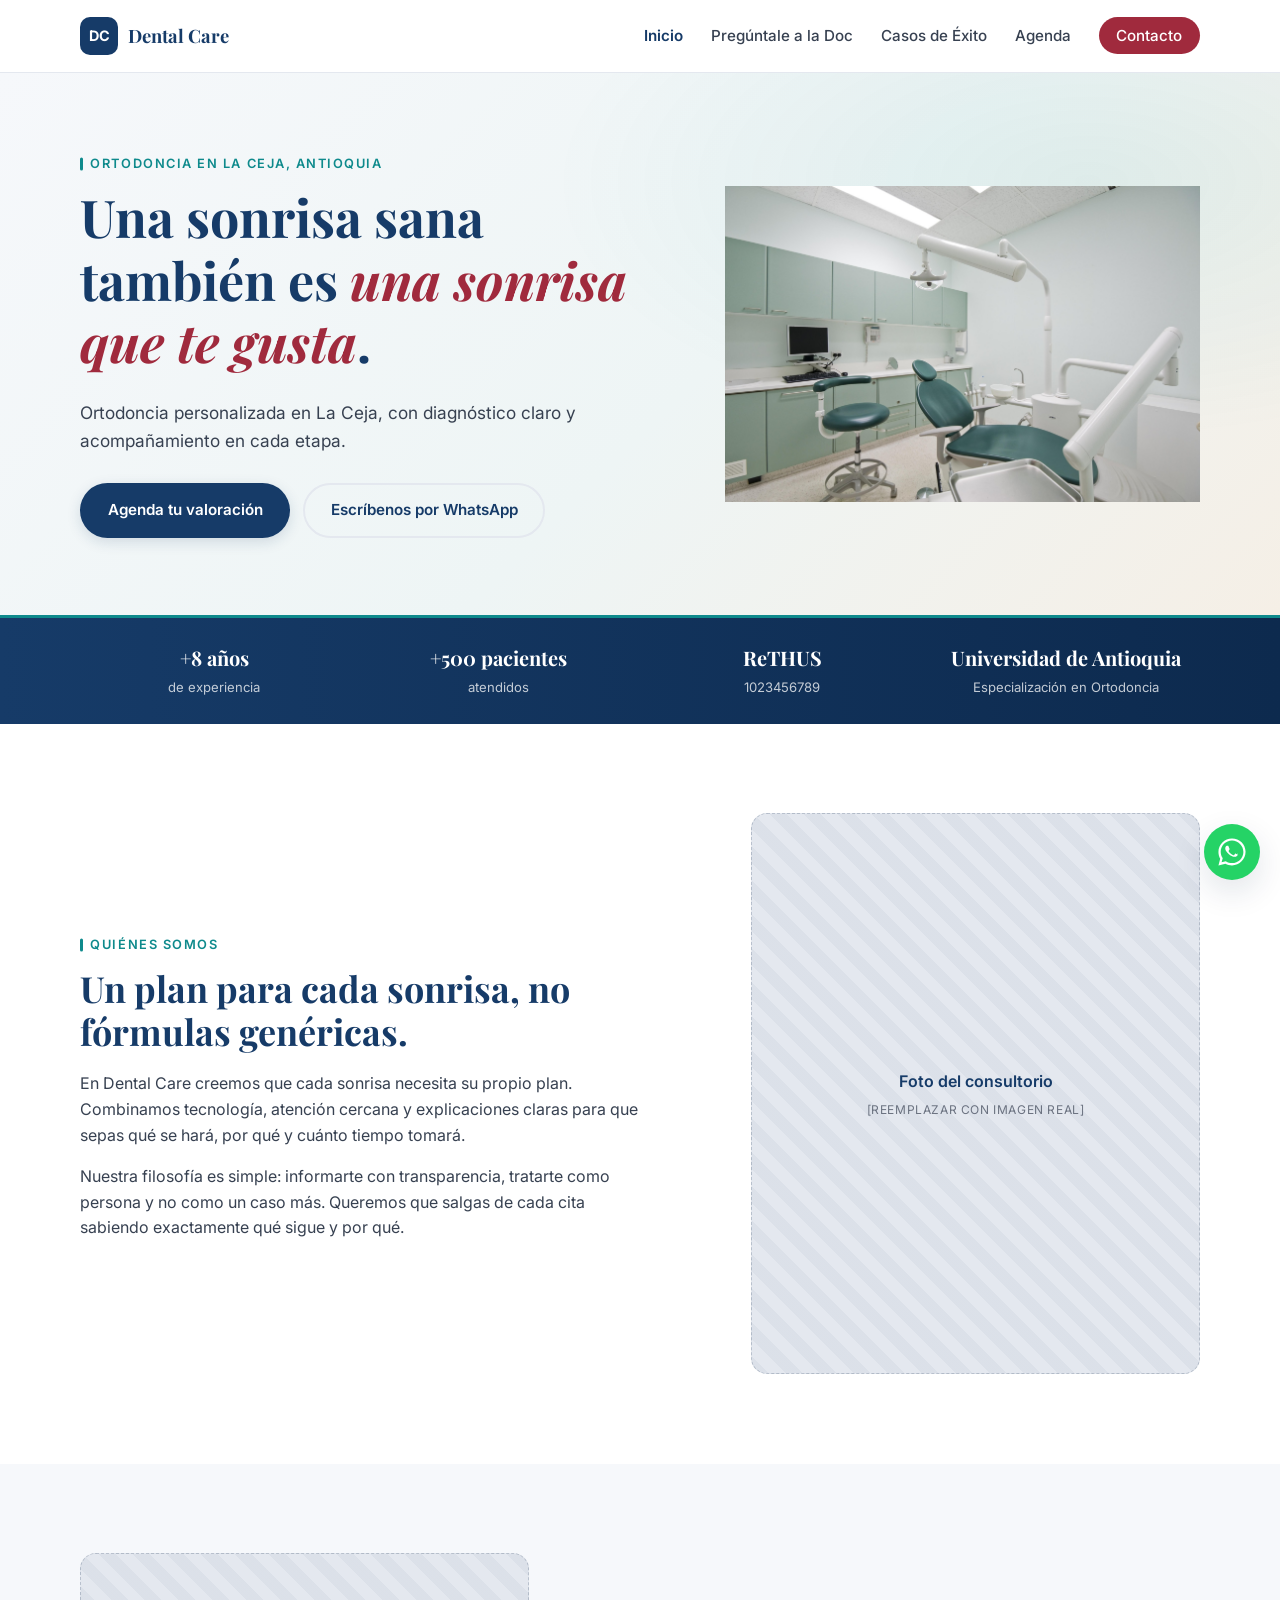
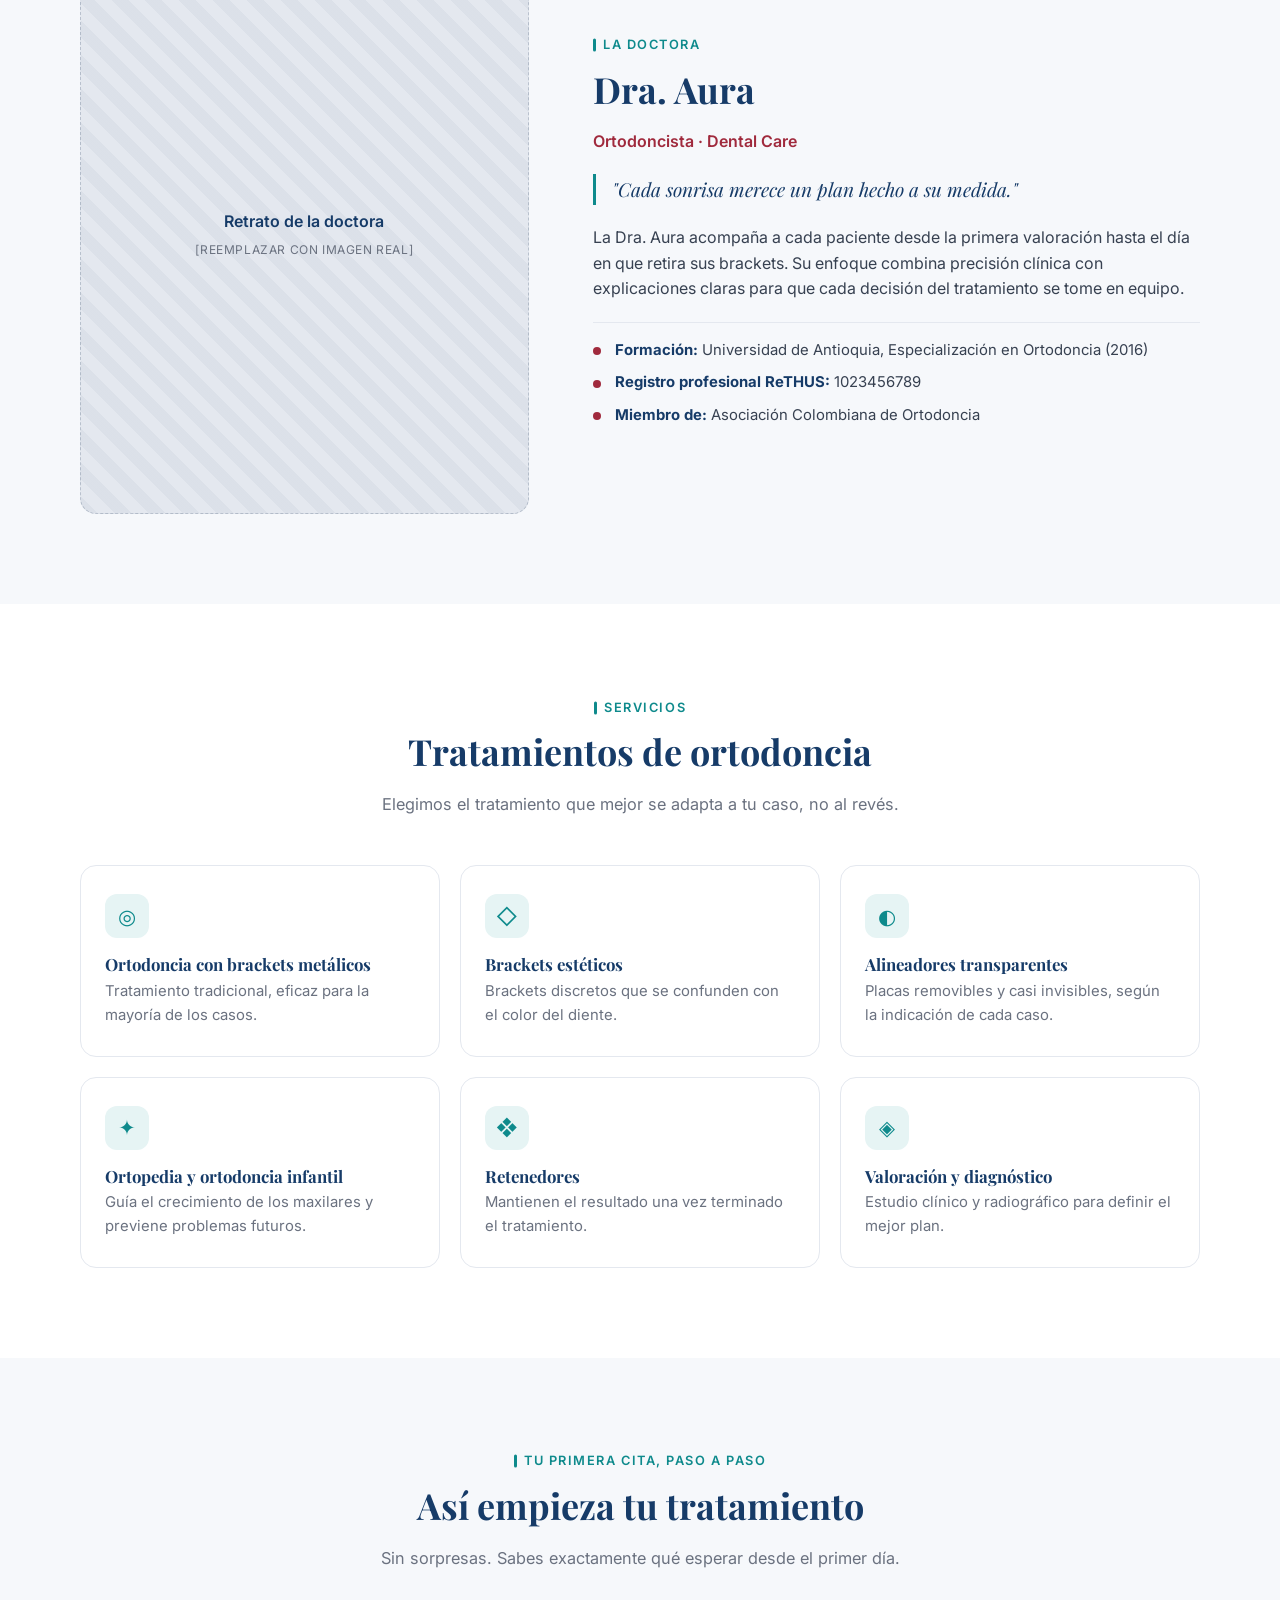
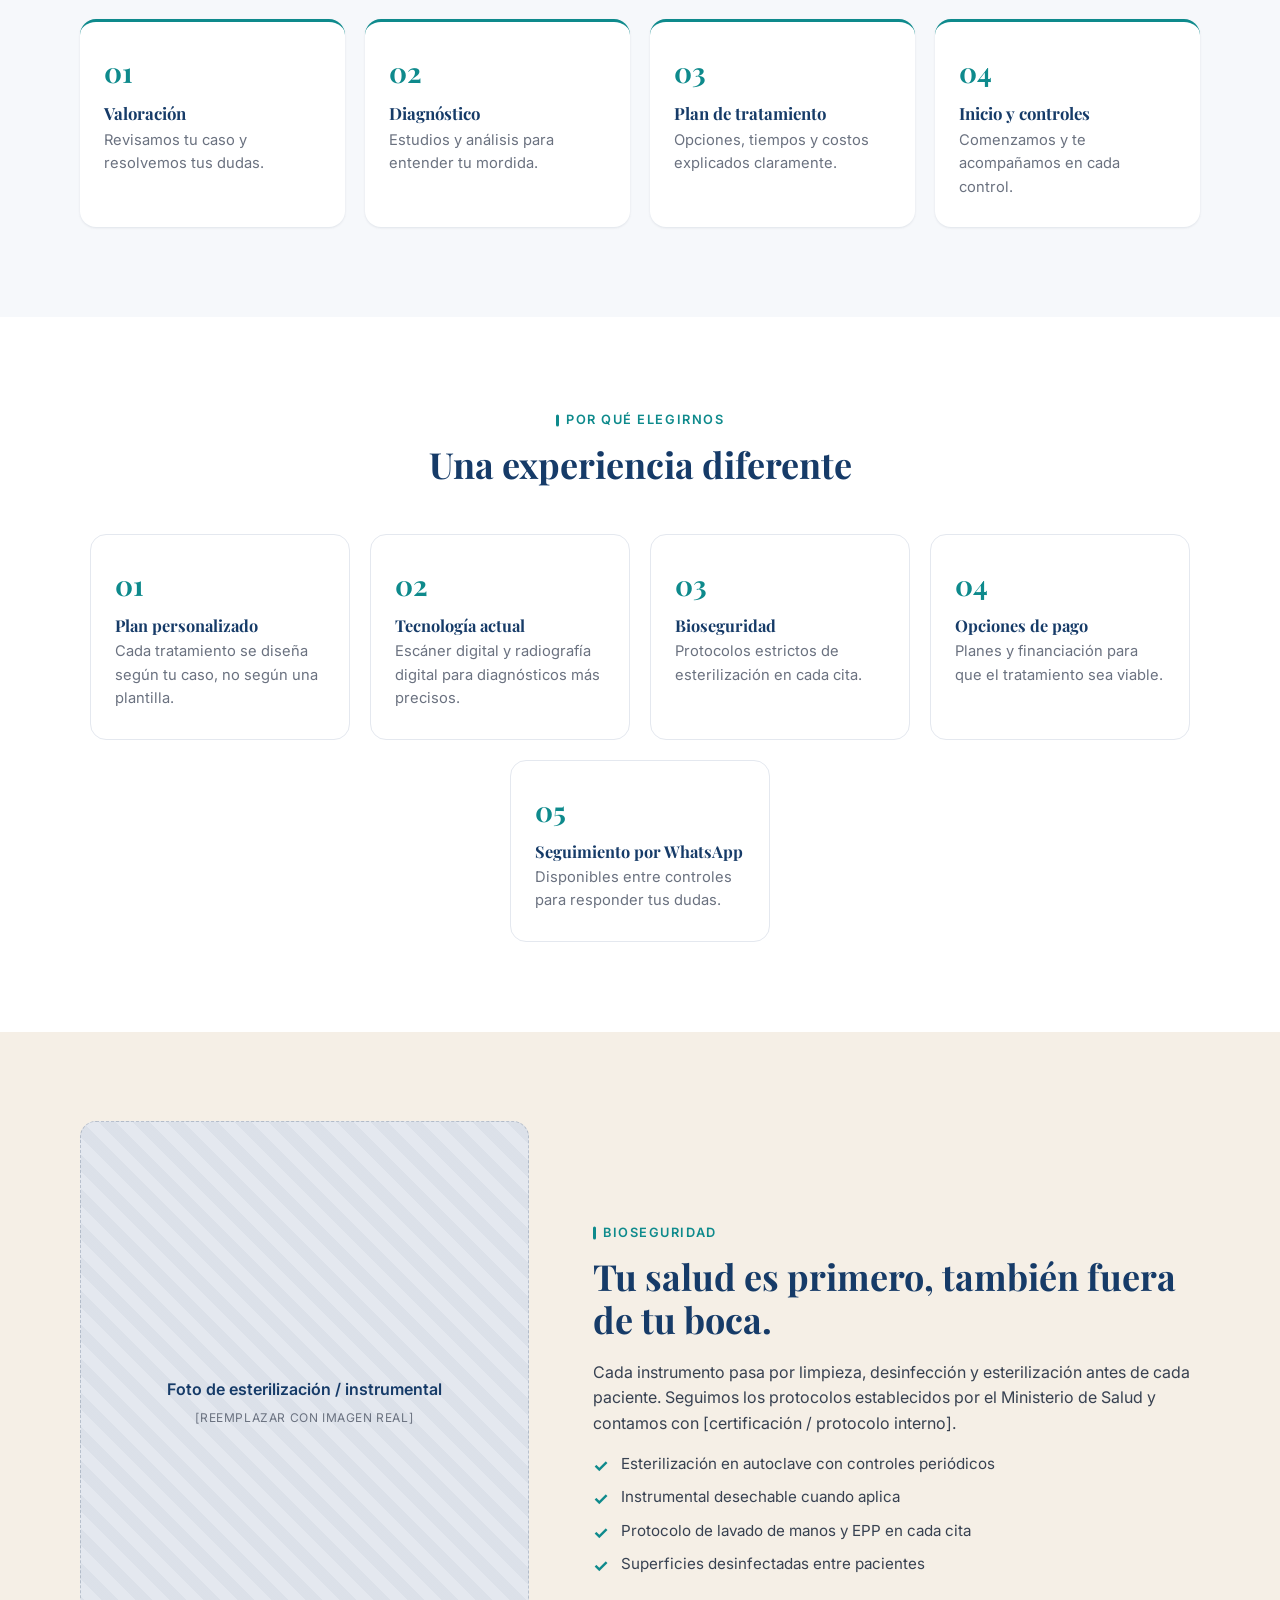
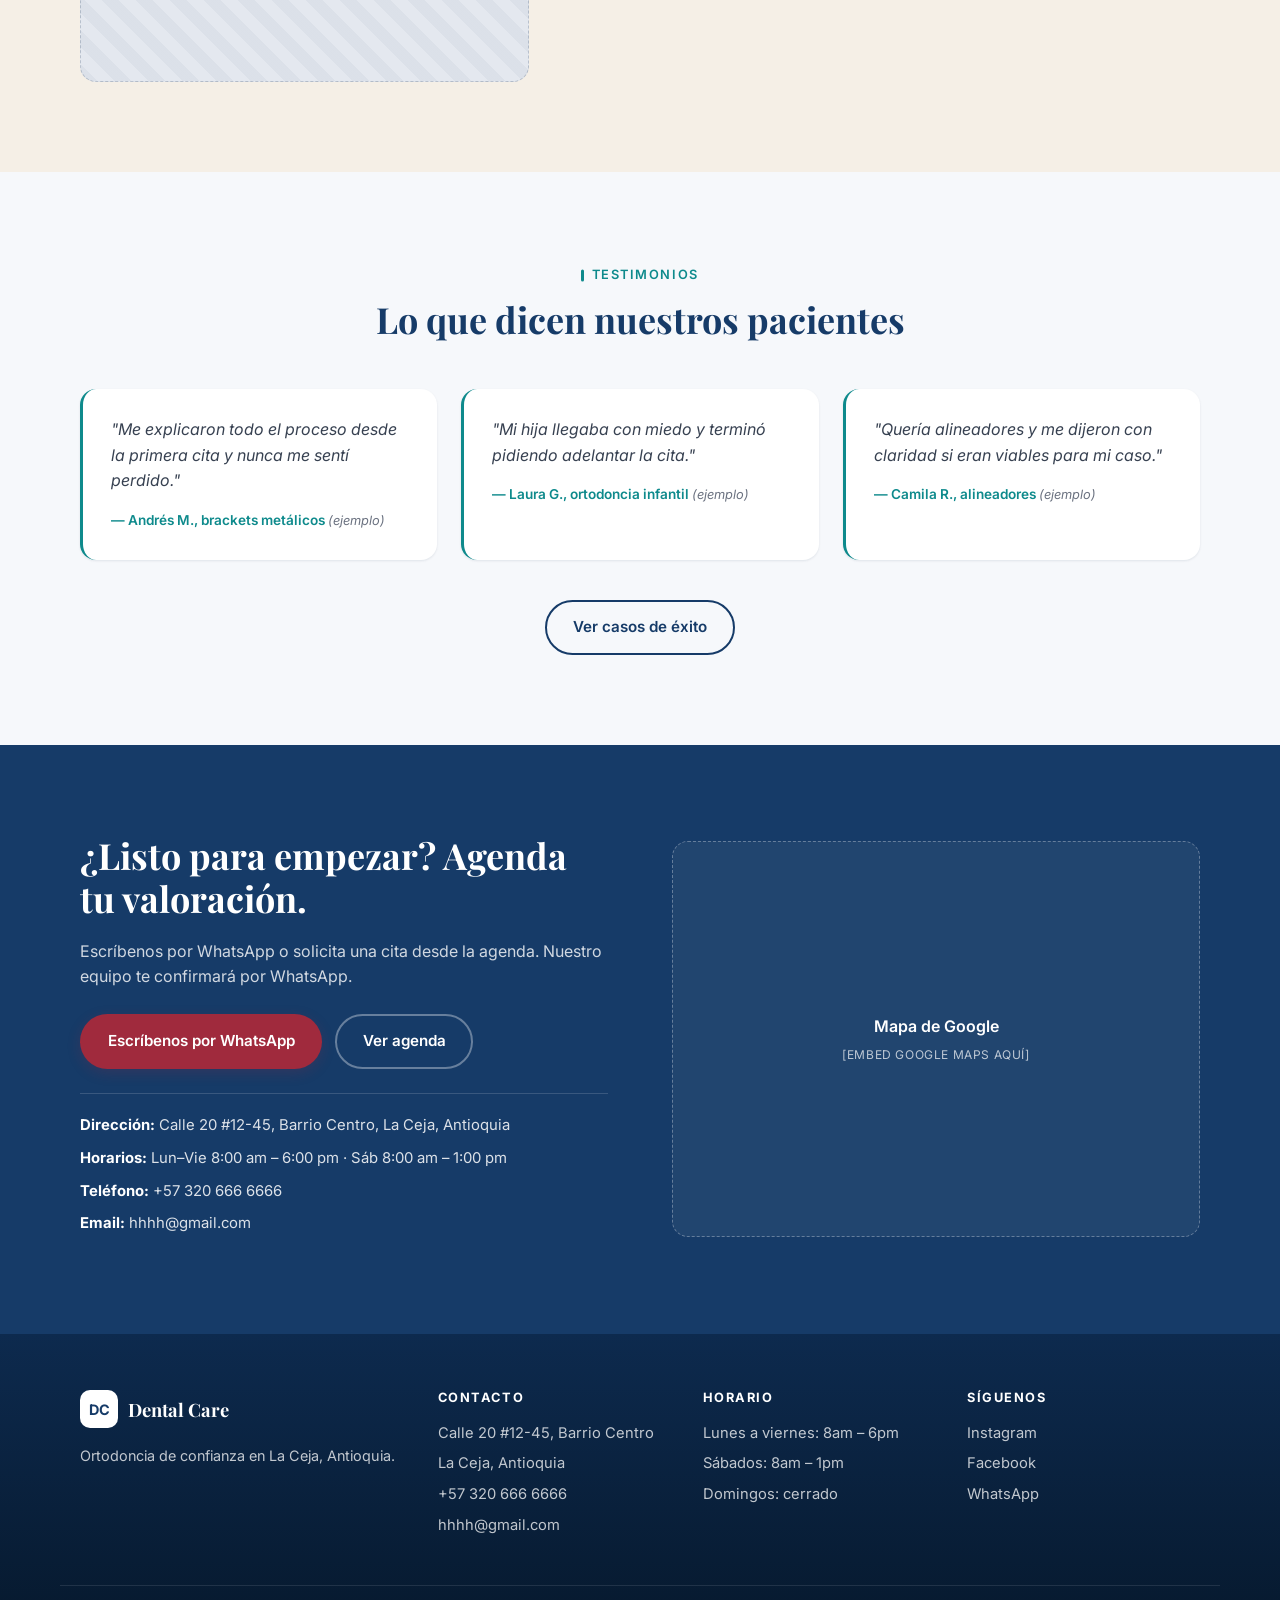
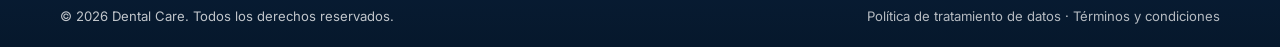
==== index.html @ c11f8890 "Add files via upload" ====
<!DOCTYPE html>
<html lang="es">
<head>
  <meta charset="UTF-8" />
  <meta name="viewport" content="width=device-width, initial-scale=1.0" />
  <title>Dental Care | Ortodoncia en La Ceja, Antioquia</title>
  <meta name="description" content="Ortodoncia personalizada, brackets y alineadores en La Ceja, Antioquia. Diagnóstico claro y acompañamiento en cada etapa. Agenda tu valoración en Dental Care." />
  <link rel="preconnect" href="https://fonts.googleapis.com" />
  <link rel="preconnect" href="https://fonts.gstatic.com" crossorigin />
  <link href="https://fonts.googleapis.com/css2?family=Inter:wght@400;500;600;700&family=Playfair+Display:ital,wght@0,600;0,700;1,600&display=swap" rel="stylesheet" />
  <link rel="stylesheet" href="styles.css" />
</head>
<body>

  <!-- ============ HEADER ============ -->
  <header class="site-header">
    <div class="container header-inner">
      <a href="index.html" class="logo" aria-label="Dental Care - Inicio">
        <span class="logo-mark">DC</span>
        <span class="logo-text">Dental Care</span>
      </a>

      <button class="nav-toggle" aria-label="Abrir menú" aria-expanded="false" aria-controls="main-nav">
        <span></span><span></span><span></span>
      </button>

      <nav id="main-nav" class="main-nav" aria-label="Navegación principal">
        <ul>
          <li><a href="index.html" class="active">Inicio</a></li>
          <li><a href="FAQ.html">Pregúntale a la Doc</a></li>
          <li><a href="casos.html">Casos de Éxito</a></li>
          <li><a href="agenda.html">Agenda</a></li>
          <li><a href="#contacto" class="nav-cta">Contacto</a></li>
        </ul>
      </nav>
    </div>
  </header>

  <!-- ============ HERO ============ -->
  <section class="hero">
    <div class="container hero-inner">
      <div class="hero-content">
        <p class="eyebrow">Ortodoncia en La Ceja, Antioquia</p>
        <h1>Una sonrisa sana también es <em>una sonrisa que te gusta</em>.</h1>
        <p class="hero-sub">
          Ortodoncia personalizada en La Ceja, con diagnóstico claro y
          acompañamiento en cada etapa.
        </p>
        <div class="hero-actions">
          <a href="agenda.html" class="btn btn-primary">Agenda tu valoración</a>
          <a href="https://wa.me/573206666666?text=Hola%2C%20quisiera%20agendar%20una%20valoraci%C3%B3n%20en%20Dental%20Care." class="btn btn-ghost" target="_blank" rel="noopener">Escríbenos por WhatsApp</a>
        </div>
      </div>
      <div class="hero-media">
<img src="images/hero.jpg" alt="Dra. Carolina Restrepo" class="media-img">    </div>
  </section>

  <!-- ============ TRUST BAR ============ -->
  <section class="trust-bar" aria-label="Credenciales">
    <div class="container trust-inner">
      <div class="trust-item"><strong>+8 años</strong><span>de experiencia</span></div>
      <div class="trust-item"><strong>+500 pacientes</strong><span>atendidos</span></div>
      <div class="trust-item"><strong>ReTHUS</strong><span>1023456789</span></div>
      <div class="trust-item"><strong>Universidad de Antioquia</strong><span>Especialización en Ortodoncia</span></div>
    </div>
  </section>

  <!-- ============ QUIÉNES SOMOS ============ -->
  <section class="section philosophy">
    <div class="container philosophy-inner">
      <div class="philosophy-content">
        <p class="eyebrow">Quiénes somos</p>
        <h2>Un plan para cada sonrisa, no fórmulas genéricas.</h2>
        <p>
          En Dental Care creemos que cada sonrisa necesita su propio plan.
          Combinamos tecnología, atención cercana y explicaciones claras para
          que sepas qué se hará, por qué y cuánto tiempo tomará.
        </p>
        <p>
          Nuestra filosofía es simple: informarte con transparencia, tratarte
          como persona y no como un caso más. Queremos que salgas de cada cita
          sabiendo exactamente qué sigue y por qué.
        </p>
      </div>
      <div class="philosophy-media">
        <div class="media-placeholder">
          <span>Foto del consultorio</span>
          <small>[REEMPLAZAR CON IMAGEN REAL]</small>
        </div>
      </div>
    </div>
  </section>

  <!-- ============ LA DOCTORA ============ -->
  <section class="section about">
    <div class="container about-inner">
      <div class="about-media">
        <div class="media-placeholder">
          <span>Retrato de la doctora</span>
          <small>[REEMPLAZAR CON IMAGEN REAL]</small>
        </div>
      </div>
      <div class="about-content">
        <p class="eyebrow">La doctora</p>
        <h2>Dra. Aura</h2>
        <p class="about-role">Ortodoncista · Dental Care</p>
        <p class="about-quote">
          "Cada sonrisa merece un plan hecho a su medida."
        </p>
        <p>
          La Dra. Aura acompaña a cada paciente desde la primera valoración
          hasta el día en que retira sus brackets. Su enfoque combina precisión
          clínica con explicaciones claras para que cada decisión del tratamiento
          se tome en equipo.
        </p>
        <ul class="about-list">
          <li><strong>Formación:</strong> Universidad de Antioquia, Especialización en Ortodoncia (2016)</li>
          <li><strong>Registro profesional ReTHUS:</strong> 1023456789</li>
          <li><strong>Miembro de:</strong> Asociación Colombiana de Ortodoncia</li>
        </ul>
      </div>
    </div>
  </section>

  <!-- ============ SERVICIOS ============ -->
  <section id="servicios" class="section services">
    <div class="container">
      <header class="section-head">
        <p class="eyebrow">Servicios</p>
        <h2>Tratamientos de ortodoncia</h2>
        <p class="section-sub">Elegimos el tratamiento que mejor se adapta a tu caso, no al revés.</p>
      </header>

      <div class="services-grid">
        <article class="service-card">
          <div class="service-icon" aria-hidden="true">◎</div>
          <h3>Ortodoncia con brackets metálicos</h3>
          <p>Tratamiento tradicional, eficaz para la mayoría de los casos.</p>
        </article>
        <article class="service-card">
          <div class="service-icon" aria-hidden="true">◇</div>
          <h3>Brackets estéticos</h3>
          <p>Brackets discretos que se confunden con el color del diente.</p>
        </article>
        <article class="service-card">
          <div class="service-icon" aria-hidden="true">◐</div>
          <h3>Alineadores transparentes</h3>
          <p>Placas removibles y casi invisibles, según la indicación de cada caso.</p>
        </article>
        <article class="service-card">
          <div class="service-icon" aria-hidden="true">✦</div>
          <h3>Ortopedia y ortodoncia infantil</h3>
          <p>Guía el crecimiento de los maxilares y previene problemas futuros.</p>
        </article>
        <article class="service-card">
          <div class="service-icon" aria-hidden="true">❖</div>
          <h3>Retenedores</h3>
          <p>Mantienen el resultado una vez terminado el tratamiento.</p>
        </article>
        <article class="service-card">
          <div class="service-icon" aria-hidden="true">◈</div>
          <h3>Valoración y diagnóstico</h3>
          <p>Estudio clínico y radiográfico para definir el mejor plan.</p>
        </article>
      </div>
    </div>
  </section>

  <!-- ============ TU PRIMERA CITA, PASO A PASO ============ -->
  <section class="section process">
    <div class="container">
      <header class="section-head">
        <p class="eyebrow">Tu primera cita, paso a paso</p>
        <h2>Así empieza tu tratamiento</h2>
        <p class="section-sub">Sin sorpresas. Sabes exactamente qué esperar desde el primer día.</p>
      </header>

      <ol class="process-steps">
        <li class="process-step">
          <span class="step-number">01</span>
          <h3>Valoración</h3>
          <p>Revisamos tu caso y resolvemos tus dudas.</p>
        </li>
        <li class="process-step">
          <span class="step-number">02</span>
          <h3>Diagnóstico</h3>
          <p>Estudios y análisis para entender tu mordida.</p>
        </li>
        <li class="process-step">
          <span class="step-number">03</span>
          <h3>Plan de tratamiento</h3>
          <p>Opciones, tiempos y costos explicados claramente.</p>
        </li>
        <li class="process-step">
          <span class="step-number">04</span>
          <h3>Inicio y controles</h3>
          <p>Comenzamos y te acompañamos en cada control.</p>
        </li>
      </ol>
    </div>
  </section>

  <!-- ============ POR QUÉ ELEGIRNOS ============ -->
  <section class="section why">
    <div class="container">
      <header class="section-head">
        <p class="eyebrow">Por qué elegirnos</p>
        <h2>Una experiencia diferente</h2>
      </header>

      <div class="why-grid why-grid-5">
        <div class="why-card">
          <span class="why-number">01</span>
          <h3>Plan personalizado</h3>
          <p>Cada tratamiento se diseña según tu caso, no según una plantilla.</p>
        </div>
        <div class="why-card">
          <span class="why-number">02</span>
          <h3>Tecnología actual</h3>
          <p>Escáner digital y radiografía digital para diagnósticos más precisos.</p>
        </div>
        <div class="why-card">
          <span class="why-number">03</span>
          <h3>Bioseguridad</h3>
          <p>Protocolos estrictos de esterilización en cada cita.</p>
        </div>
        <div class="why-card">
          <span class="why-number">04</span>
          <h3>Opciones de pago</h3>
          <p>Planes y financiación para que el tratamiento sea viable.</p>
        </div>
        <div class="why-card">
          <span class="why-number">05</span>
          <h3>Seguimiento por WhatsApp</h3>
          <p>Disponibles entre controles para responder tus dudas.</p>
        </div>
      </div>
    </div>
  </section>

  <!-- ============ BIOSEGURIDAD ============ -->
  <section class="section bioseguridad">
    <div class="container bioseguridad-inner">
      <div class="bioseguridad-media">
        <div class="media-placeholder">
          <span>Foto de esterilización / instrumental</span>
          <small>[REEMPLAZAR CON IMAGEN REAL]</small>
        </div>
      </div>
      <div class="bioseguridad-content">
        <p class="eyebrow">Bioseguridad</p>
        <h2>Tu salud es primero, también fuera de tu boca.</h2>
        <p>
          Cada instrumento pasa por limpieza, desinfección y esterilización
          antes de cada paciente. Seguimos los protocolos establecidos por el
          Ministerio de Salud y contamos con [certificación / protocolo interno].
        </p>
        <ul class="bioseguridad-list">
          <li>Esterilización en autoclave con controles periódicos</li>
          <li>Instrumental desechable cuando aplica</li>
          <li>Protocolo de lavado de manos y EPP en cada cita</li>
          <li>Superficies desinfectadas entre pacientes</li>
        </ul>
      </div>
    </div>
  </section>

  <!-- ============ TESTIMONIOS TEASER ============ -->
  <section class="section testimonials">
    <div class="container">
      <header class="section-head">
        <p class="eyebrow">Testimonios</p>
        <h2>Lo que dicen nuestros pacientes</h2>
      </header>

      <div class="testimonials-grid">
        <blockquote class="testimonial">
          <p>"Me explicaron todo el proceso desde la primera cita y nunca me sentí perdido."</p>
          <footer>— Andrés M., brackets metálicos <em>(ejemplo)</em></footer>
        </blockquote>
        <blockquote class="testimonial">
          <p>"Mi hija llegaba con miedo y terminó pidiendo adelantar la cita."</p>
          <footer>— Laura G., ortodoncia infantil <em>(ejemplo)</em></footer>
        </blockquote>
        <blockquote class="testimonial">
          <p>"Quería alineadores y me dijeron con claridad si eran viables para mi caso."</p>
          <footer>— Camila R., alineadores <em>(ejemplo)</em></footer>
        </blockquote>
      </div>

      <div class="center">
        <a href="casos.html" class="btn btn-outline">Ver casos de éxito</a>
      </div>
    </div>
  </section>

  <!-- ============ CTA FINAL + MAPA ============ -->
  <section id="contacto" class="section final-cta">
    <div class="container">
      <div class="final-cta-inner">
        <div class="final-cta-text">
          <h2>¿Listo para empezar? Agenda tu valoración.</h2>
          <p>Escríbenos por WhatsApp o solicita una cita desde la agenda. Nuestro equipo te confirmará por WhatsApp.</p>
          <div class="hero-actions">
            <a href="https://wa.me/573206666666?text=Hola%2C%20quisiera%20agendar%20una%20valoraci%C3%B3n%20en%20Dental%20Care." class="btn btn-vinotinto" target="_blank" rel="noopener">Escríbenos por WhatsApp</a>
            <a href="agenda.html" class="btn btn-ghost btn-ghost-light">Ver agenda</a>
          </div>
          <ul class="contact-list">
            <li><strong>Dirección:</strong> Calle 20 #12-45, Barrio Centro, La Ceja, Antioquia</li>
            <li><strong>Horarios:</strong> Lun–Vie 8:00 am – 6:00 pm · Sáb 8:00 am – 1:00 pm</li>
            <li><strong>Teléfono:</strong> <a href="tel:+573206666666">+57 320 666 6666</a></li>
            <li><strong>Email:</strong> <a href="mailto:hhhh@gmail.com">hhhh@gmail.com</a></li>
          </ul>
        </div>
        <div class="map-placeholder">
          <span>Mapa de Google</span>
          <small>[EMBED GOOGLE MAPS AQUÍ]</small>
        </div>
      </div>
    </div>
  </section>

  <!-- ============ FOOTER ============ -->
  <footer class="site-footer">
    <div class="container footer-grid">
      <div>
        <a href="index.html" class="logo logo-light">
          <span class="logo-mark">DC</span>
          <span class="logo-text">Dental Care</span>
        </a>
        <p class="footer-desc">Ortodoncia de confianza en La Ceja, Antioquia.</p>
      </div>

      <div>
        <h4>Contacto</h4>
        <ul class="footer-list">
          <li>Calle 20 #12-45, Barrio Centro</li>
          <li>La Ceja, Antioquia</li>
          <li><a href="tel:+573206666666">+57 320 666 6666</a></li>
          <li><a href="mailto:hhhh@gmail.com">hhhh@gmail.com</a></li>
        </ul>
      </div>

      <div>
        <h4>Horario</h4>
        <ul class="footer-list">
          <li>Lunes a viernes: 8am – 6pm</li>
          <li>Sábados: 8am – 1pm</li>
          <li>Domingos: cerrado</li>
        </ul>
      </div>

      <div>
        <h4>Síguenos</h4>
        <ul class="footer-list">
          <li><a href="https://instagram.com/dentalcare.laceja" target="_blank" rel="noopener">Instagram</a></li>
          <li><a href="https://facebook.com/dentalcare.laceja" target="_blank" rel="noopener">Facebook</a></li>
          <li><a href="https://wa.me/573206666666" target="_blank" rel="noopener">WhatsApp</a></li>
        </ul>
      </div>
    </div>

    <div class="container footer-bottom">
      <p>© <span id="year"></span> Dental Care. Todos los derechos reservados.</p>
      <p>
        <a href="privacidad.html">Política de tratamiento de datos</a> ·
        <a href="terminos.html">Términos y condiciones</a>
      </p>
    </div>
  </footer>

  <!-- ============ WHATSAPP FLOATING ============ -->
  <a href="https://wa.me/573206666666?text=Hola%2C%20quisiera%20agendar%20una%20valoraci%C3%B3n%20en%20Dental%20Care."
     class="whatsapp-float" aria-label="Escríbenos por WhatsApp" target="_blank" rel="noopener">
    <svg viewBox="0 0 32 32" width="28" height="28" aria-hidden="true">
      <path fill="currentColor" d="M16 .5C7.4.5.5 7.4.5 16c0 2.8.7 5.4 2 7.7L.5 31.5l8-2.1c2.2 1.2 4.8 1.9 7.5 1.9 8.6 0 15.5-6.9 15.5-15.5S24.6.5 16 .5zm0 28.2c-2.4 0-4.7-.6-6.7-1.8l-.5-.3-4.7 1.2 1.3-4.6-.3-.5c-1.3-2.1-2-4.5-2-7 0-7.1 5.8-12.9 12.9-12.9S29 8.9 29 16s-5.8 12.7-13 12.7zm7.1-9.5c-.4-.2-2.3-1.1-2.6-1.3-.4-.1-.6-.2-.9.2-.3.4-1 1.3-1.2 1.5-.2.2-.4.3-.8.1-.4-.2-1.7-.6-3.2-2-1.2-1-2-2.3-2.2-2.7-.2-.4 0-.6.2-.8.2-.2.4-.4.5-.7.2-.2.2-.4.3-.6.1-.2 0-.4 0-.6-.1-.2-.9-2.1-1.2-2.9-.3-.7-.6-.6-.9-.6h-.7c-.2 0-.6.1-.9.4-.3.4-1.2 1.2-1.2 2.8 0 1.7 1.2 3.3 1.4 3.5.2.2 2.4 3.7 5.9 5.1.8.4 1.5.6 2 .7.8.3 1.6.2 2.2.1.7-.1 2.3-.9 2.6-1.8.3-.9.3-1.7.2-1.8-.1-.2-.4-.2-.8-.4z"/>
    </svg>
  </a>

  <script src="script.js" defer></script>
</body>
</html>
---- styles.css ----
/* ============================================================
   DENTAL CARE — styles.css
   Palette:
   --blue:      #0F2A4A   (primary)
   --blue-dark: #0A1E36
   --gray-50:   #F4F5F7
   --gray-200:  #E2E5EA
   --gray-500:  #6B7280
   --beige:     #EFE8DC
   --vinotinto: #7A1F2B
   ============================================================ */

:root {
  --blue: #0F2A4A;
  --blue-dark: #0A1E36;
  --white: #FFFFFF;
  --gray-50: #F4F5F7;
  --gray-200: #E2E5EA;
  --gray-500: #6B7280;
  --gray-700: #374151;
  --beige: #EFE8DC;
  --vinotinto: #7A1F2B;
  --vinotinto-dark: #611521;

  --font-sans: 'Inter', system-ui, -apple-system, sans-serif;
  --font-display: 'Playfair Display', Georgia, serif;

  --radius: 10px;
  --radius-lg: 16px;
  --shadow-sm: 0 1px 3px rgba(15, 42, 74, .06), 0 1px 2px rgba(15, 42, 74, .04);
  --shadow-md: 0 4px 16px rgba(15, 42, 74, .08);
  --shadow-lg: 0 12px 32px rgba(15, 42, 74, .12);

  --container: 1160px;
  --transition: .2s ease;
}

/* ---------- RESET ---------- */
*, *::before, *::after { box-sizing: border-box; }
html { scroll-behavior: smooth; }
body {
  margin: 0;
  font-family: var(--font-sans);
  font-size: 16px;
  line-height: 1.6;
  color: var(--gray-700);
  background: var(--white);
  -webkit-font-smoothing: antialiased;
}
img { max-width: 100%; display: block; }
a { color: var(--blue); text-decoration: none; transition: color var(--transition); }
a:hover { color: var(--vinotinto); }
ul { padding-left: 1.1em; }
button { font: inherit; cursor: pointer; border: 0; background: none; }

h1, h2, h3, h4 {
  font-family: var(--font-display);
  color: var(--blue);
  line-height: 1.2;
  margin: 0 0 .5em;
  font-weight: 700;
}
h1 { font-size: clamp(2rem, 4vw + 1rem, 3.25rem); }
h2 { font-size: clamp(1.5rem, 2vw + 1rem, 2.25rem); }
h3 { font-size: 1.15rem; }
p { margin: 0 0 1em; }

.container {
  max-width: var(--container);
  margin: 0 auto;
  padding: 0 1.25rem;
}
.center { text-align: center; }
.eyebrow {
  display: inline-block;
  font-family: var(--font-sans);
  font-size: .8rem;
  font-weight: 600;
  letter-spacing: .12em;
  text-transform: uppercase;
  color: var(--vinotinto);
  margin-bottom: .75rem;
}

/* ---------- BUTTONS ---------- */
.btn {
  display: inline-block;
  padding: .85rem 1.6rem;
  border-radius: 999px;
  font-weight: 600;
  font-size: .95rem;
  text-align: center;
  transition: all var(--transition);
  border: 2px solid transparent;
}
.btn-primary { background: var(--blue); color: var(--white); }
.btn-primary:hover { background: var(--blue-dark); color: var(--white); transform: translateY(-1px); box-shadow: var(--shadow-md); }
.btn-outline { border-color: var(--blue); color: var(--blue); }
.btn-outline:hover { background: var(--blue); color: var(--white); }
.btn-ghost { color: var(--blue); border-color: var(--gray-200); }
.btn-ghost:hover { border-color: var(--blue); }
.btn-ghost-light { color: var(--white); border-color: rgba(255,255,255,.35); }
.btn-ghost-light:hover { border-color: var(--white); color: var(--white); }
.btn-vinotinto { background: var(--vinotinto); color: var(--white); }
.btn-vinotinto:hover { background: var(--vinotinto-dark); color: var(--white); transform: translateY(-1px); box-shadow: var(--shadow-md); }

/* ---------- HEADER ---------- */
.site-header {
  position: sticky;
  top: 0;
  z-index: 50;
  background: rgba(255,255,255,.96);
  backdrop-filter: blur(8px);
  border-bottom: 1px solid var(--gray-200);
}
.header-inner {
  display: flex;
  align-items: center;
  justify-content: space-between;
  height: 72px;
}
.logo {
  display: inline-flex;
  align-items: center;
  gap: .6rem;
  font-family: var(--font-display);
  font-weight: 700;
  font-size: 1.15rem;
  color: var(--blue);
}
.logo:hover { color: var(--blue); }
.logo-mark {
  display: inline-grid;
  place-items: center;
  width: 38px;
  height: 38px;
  border-radius: 10px;
  background: var(--blue);
  color: var(--white);
  font-family: var(--font-sans);
  font-weight: 700;
  font-size: .9rem;
}
.logo-light .logo-text { color: var(--white); }
.logo-light .logo-mark { background: var(--white); color: var(--blue); }

.main-nav ul {
  display: flex;
  gap: 1.75rem;
  list-style: none;
  margin: 0;
  padding: 0;
  align-items: center;
}
.main-nav a { font-size: .95rem; font-weight: 500; color: var(--gray-700); }
.main-nav a.active { color: var(--blue); font-weight: 600; }
.nav-cta {
  padding: .55rem 1.1rem;
  background: var(--vinotinto);
  color: var(--white) !important;
  border-radius: 999px;
}
.nav-cta:hover { background: var(--vinotinto-dark); }

.nav-toggle { display: none; width: 40px; height: 40px; padding: 8px; border-radius: 8px; }
.nav-toggle span { display: block; height: 2px; background: var(--blue); margin: 4px 0; border-radius: 2px; transition: var(--transition); }

/* ---------- HERO ---------- */
.hero {
  background: linear-gradient(135deg, var(--gray-50) 0%, var(--beige) 100%);
  padding: clamp(3rem, 6vw, 5.5rem) 0;
}
.hero-inner {
  display: grid;
  grid-template-columns: 1.1fr .9fr;
  gap: clamp(2rem, 5vw, 4rem);
  align-items: center;
}
.hero-content h1 em { font-style: italic; color: var(--vinotinto); }
.hero-sub { font-size: 1.08rem; color: var(--gray-700); max-width: 52ch; margin-bottom: 1.75rem; }
.hero-actions { display: flex; flex-wrap: wrap; gap: .8rem; }

.media-placeholder {
  aspect-ratio: 4 / 5;
  border-radius: var(--radius-lg);
  background:
    repeating-linear-gradient(45deg, rgba(15,42,74,.04) 0 12px, transparent 12px 24px),
    var(--gray-200);
  display: grid;
  place-content: center;
  text-align: center;
  padding: 1.5rem;
  color: var(--gray-500);
  border: 1px dashed rgba(15,42,74,.2);
}
.media-placeholder span { font-weight: 600; color: var(--blue); }
.media-placeholder small { display: block; margin-top: .35rem; font-size: .75rem; letter-spacing: .05em; }

/* ---------- TRUST BAR ---------- */
.trust-bar { background: var(--blue); color: var(--white); padding: 1.5rem 0; }
.trust-inner { display: grid; grid-template-columns: repeat(4, 1fr); gap: 1rem; text-align: center; }
.trust-item strong { display: block; font-family: var(--font-display); font-size: 1.25rem; color: var(--white); }
.trust-item span { font-size: .82rem; color: rgba(255,255,255,.75); }

/* ---------- SECTIONS ---------- */
.section { padding: clamp(3.5rem, 7vw, 6rem) 0; }
.section-head { text-align: center; max-width: 640px; margin: 0 auto 3rem; }
.section-sub { color: var(--gray-500); font-size: 1.02rem; }

/* ---------- QUIÉNES SOMOS (philosophy) ---------- */
.philosophy { background: var(--white); }
.philosophy-inner {
  display: grid;
  grid-template-columns: 1.15fr .85fr;
  gap: clamp(2rem, 5vw, 4rem);
  align-items: center;
}
.philosophy-content p { max-width: 56ch; }

/* ---------- LA DOCTORA (about) ---------- */
.about { background: var(--gray-50); }
.about-inner {
  display: grid;
  grid-template-columns: .85fr 1.15fr;
  gap: clamp(2rem, 5vw, 4rem);
  align-items: center;
}
.about-role { font-weight: 600; color: var(--vinotinto); margin-bottom: 1rem; }
.about-quote {
  font-family: var(--font-display);
  font-size: 1.2rem;
  font-style: italic;
  color: var(--blue);
  border-left: 3px solid var(--vinotinto);
  padding-left: 1rem;
  margin: 1.25rem 0;
}
.about-list {
  list-style: none;
  padding: 1rem 0 0;
  margin: 1.25rem 0 0;
  border-top: 1px solid var(--gray-200);
}
.about-list li {
  position: relative;
  padding-left: 1.4rem;
  font-size: .93rem;
  color: var(--gray-700);
  margin-bottom: .55rem;
}
.about-list li::before {
  content: "";
  position: absolute;
  left: 0;
  top: .55em;
  width: 8px; height: 8px;
  border-radius: 50%;
  background: var(--vinotinto);
}
.about-list strong { color: var(--blue); }

/* ---------- SERVICIOS ---------- */
.services { background: var(--white); }
.services-grid {
  display: grid;
  grid-template-columns: repeat(auto-fit, minmax(240px, 1fr));
  gap: 1.25rem;
}
.service-card {
  padding: 1.75rem 1.5rem;
  background: var(--gray-50);
  border-radius: var(--radius-lg);
  border: 1px solid var(--gray-200);
  transition: all var(--transition);
}
.service-card:hover {
  transform: translateY(-3px);
  box-shadow: var(--shadow-md);
  border-color: transparent;
}
.service-icon {
  display: inline-grid;
  place-items: center;
  width: 44px;
  height: 44px;
  border-radius: 12px;
  background: var(--white);
  color: var(--vinotinto);
  font-size: 1.3rem;
  margin-bottom: 1rem;
  border: 1px solid var(--gray-200);
}
.service-card h3 { margin-bottom: .35rem; font-size: 1.05rem; }
.service-card p { color: var(--gray-500); font-size: .93rem; margin: 0; }

/* ---------- PROCESO (steps) ---------- */
.process { background: var(--gray-50); }
.process-steps {
  list-style: none;
  padding: 0;
  margin: 0;
  display: grid;
  grid-template-columns: repeat(4, 1fr);
  gap: 1.25rem;
  counter-reset: step;
  position: relative;
}
.process-step {
  background: var(--white);
  border-radius: var(--radius-lg);
  padding: 1.75rem 1.5rem;
  box-shadow: var(--shadow-sm);
  border-top: 3px solid var(--vinotinto);
  position: relative;
}
.step-number {
  display: block;
  font-family: var(--font-display);
  font-size: 1.75rem;
  color: var(--vinotinto);
  font-weight: 700;
  margin-bottom: .5rem;
}
.process-step h3 { font-size: 1.05rem; margin-bottom: .35rem; }
.process-step p { font-size: .92rem; color: var(--gray-500); margin: 0; }

/* ---------- POR QUÉ ---------- */
.why { background: var(--white); }
.why-grid {
  display: grid;
  grid-template-columns: repeat(auto-fit, minmax(220px, 1fr));
  gap: 1.25rem;
}
.why-grid-5 { grid-template-columns: repeat(auto-fit, minmax(210px, 1fr)); }
.why-card {
  padding: 1.75rem 1.5rem;
  border: 1px solid var(--gray-200);
  border-radius: var(--radius-lg);
  transition: all var(--transition);
}
.why-card:hover { border-color: var(--blue); }
.why-number {
  display: block;
  font-family: var(--font-display);
  font-size: 1.75rem;
  color: var(--vinotinto);
  margin-bottom: .5rem;
  font-weight: 700;
}
.why-card h3 { font-size: 1.02rem; margin-bottom: .3rem; }
.why-card p { font-size: .92rem; color: var(--gray-500); margin: 0; }

/* ---------- BIOSEGURIDAD ---------- */
.bioseguridad { background: var(--beige); }
.bioseguridad-inner {
  display: grid;
  grid-template-columns: .85fr 1.15fr;
  gap: clamp(2rem, 5vw, 4rem);
  align-items: center;
}
.bioseguridad-list {
  list-style: none;
  padding: 0;
  margin: 1rem 0 0;
}
.bioseguridad-list li {
  position: relative;
  padding-left: 1.75rem;
  font-size: .95rem;
  margin-bottom: .55rem;
  color: var(--gray-700);
}
.bioseguridad-list li::before {
  content: "✓";
  position: absolute;
  left: 0;
  top: 0;
  color: var(--vinotinto);
  font-weight: 700;
  font-size: 1.1rem;
}

/* ---------- TESTIMONIOS ---------- */
.testimonials { background: var(--gray-50); }
.testimonials-grid {
  display: grid;
  grid-template-columns: repeat(auto-fit, minmax(260px, 1fr));
  gap: 1.5rem;
  margin-bottom: 2.5rem;
}
.testimonial {
  margin: 0;
  padding: 1.75rem;
  background: var(--white);
  border-radius: var(--radius-lg);
  border-left: 3px solid var(--vinotinto);
  box-shadow: var(--shadow-sm);
}
.testimonial p { font-style: italic; color: var(--gray-700); margin-bottom: 1rem; }
.testimonial footer { font-size: .85rem; font-weight: 600; color: var(--blue); }
.testimonial footer em { font-weight: 400; color: var(--gray-500); font-size: .8rem; }

/* ---------- FINAL CTA + MAPA ---------- */
.final-cta { background: var(--blue); color: var(--white); }
.final-cta-inner {
  display: grid;
  grid-template-columns: 1fr 1fr;
  gap: clamp(2rem, 5vw, 4rem);
  align-items: center;
}
.final-cta h2 { color: var(--white); }
.final-cta p { color: rgba(255,255,255,.8); }
.final-cta .hero-actions { margin: 1.5rem 0; }
.contact-list {
  list-style: none;
  padding: 1.25rem 0 0;
  margin: 0;
  border-top: 1px solid rgba(255,255,255,.15);
  font-size: .93rem;
}
.contact-list li { margin-bottom: .55rem; color: rgba(255,255,255,.85); }
.contact-list strong { color: var(--white); }
.contact-list a { color: rgba(255,255,255,.85); }
.contact-list a:hover { color: var(--white); }
.map-placeholder {
  aspect-ratio: 4 / 3;
  border-radius: var(--radius-lg);
  background: rgba(255,255,255,.05);
  border: 1px dashed rgba(255,255,255,.3);
  display: grid;
  place-content: center;
  text-align: center;
  color: rgba(255,255,255,.7);
  padding: 1.5rem;
}
.map-placeholder span { font-weight: 600; color: var(--white); }
.map-placeholder small { display: block; margin-top: .35rem; font-size: .75rem; letter-spacing: .05em; }

/* ---------- FOOTER ---------- */
.site-footer { background: var(--blue-dark); color: rgba(255,255,255,.75); padding: 3.5rem 0 0; }
.footer-grid {
  display: grid;
  grid-template-columns: 1.4fr 1fr 1fr 1fr;
  gap: 2rem;
  padding-bottom: 2.5rem;
}
.footer-desc { font-size: .9rem; margin-top: 1rem; }
.site-footer h4 {
  color: var(--white);
  font-family: var(--font-sans);
  font-size: .8rem;
  letter-spacing: .12em;
  text-transform: uppercase;
  margin-bottom: 1rem;
}
.footer-list { list-style: none; padding: 0; margin: 0; }
.footer-list li { font-size: .92rem; margin-bottom: .45rem; }
.footer-list a { color: rgba(255,255,255,.75); }
.footer-list a:hover { color: var(--white); }
.footer-bottom {
  display: flex;
  justify-content: space-between;
  align-items: center;
  flex-wrap: wrap;
  gap: .5rem;
  padding: 1.25rem 0;
  border-top: 1px solid rgba(255,255,255,.1);
  font-size: .82rem;
}
.footer-bottom p { margin: 0; }
.footer-bottom a { color: rgba(255,255,255,.7); }
.footer-bottom a:hover { color: var(--white); }

/* ---------- WHATSAPP FLOAT ---------- */
.whatsapp-float {
  position: fixed;
  bottom: 1.25rem;
  right: 1.25rem;
  width: 56px;
  height: 56px;
  border-radius: 50%;
  background: #25D366;
  color: var(--white);
  display: grid;
  place-items: center;
  box-shadow: var(--shadow-lg);
  z-index: 40;
  transition: transform var(--transition);
}
.whatsapp-float:hover { transform: scale(1.06); color: var(--white); }

/* ---------- RESPONSIVE ---------- */
@media (max-width: 900px) {
  .hero-inner,
  .philosophy-inner,
  .about-inner,
  .bioseguridad-inner,
  .final-cta-inner { grid-template-columns: 1fr; }
  .hero-media,
  .philosophy-media,
  .bioseguridad-media { order: -1; max-width: 420px; margin: 0 auto; width: 100%; }
  .trust-inner { grid-template-columns: repeat(2, 1fr); gap: 1.5rem; }
  .process-steps { grid-template-columns: repeat(2, 1fr); }
  .footer-grid { grid-template-columns: repeat(2, 1fr); }
}

@media (max-width: 720px) {
  .nav-toggle { display: block; }
  .main-nav {
    position: absolute;
    top: 72px; left: 0; right: 0;
    background: var(--white);
    border-bottom: 1px solid var(--gray-200);
    transform: scaleY(0);
    transform-origin: top;
    transition: transform var(--transition);
    overflow: hidden;
  }
  .main-nav.open { transform: scaleY(1); }
  .main-nav ul { flex-direction: column; gap: 0; padding: 1rem 1.25rem; align-items: stretch; }
  .main-nav li { border-bottom: 1px solid var(--gray-200); }
  .main-nav li:last-child { border-bottom: 0; }
  .main-nav a { display: block; padding: .9rem 0; }
  .nav-cta { text-align: center; margin-top: .5rem; }
  .process-steps { grid-template-columns: 1fr; }
  .footer-grid { grid-template-columns: 1fr; }
  .footer-bottom { justify-content: center; text-align: center; }
}


/* ============================================================
   PREGÚNTALE A LA DOC — page-specific styles
   ============================================================ */

/* ---------- PAGE HERO (generic, reused on other pages) ---------- */
.page-hero {
  background: linear-gradient(135deg, var(--gray-50) 0%, var(--beige) 100%);
  padding: clamp(3rem, 6vw, 5rem) 0 clamp(2.5rem, 5vw, 4rem);
}
.page-hero-inner { max-width: 780px; margin: 0 auto; text-align: center; }
.page-hero-sub {
  font-size: 1.08rem;
  color: var(--gray-700);
  max-width: 60ch;
  margin: 0 auto 1.5rem;
}
.disclaimer {
  display: inline-block;
  background: var(--white);
  border: 1px solid var(--gray-200);
  border-left: 3px solid var(--vinotinto);
  border-radius: var(--radius);
  padding: .75rem 1rem;
  font-size: .9rem;
  color: var(--gray-700);
  text-align: left;
  max-width: 620px;
}
.disclaimer strong { color: var(--blue); }

/* ---------- FAQ TABS ---------- */
.faq-section { background: var(--white); }
.faq-container { max-width: 820px; }

.tabs {
  display: inline-flex;
  padding: .35rem;
  background: var(--gray-50);
  border: 1px solid var(--gray-200);
  border-radius: 999px;
  margin: 0 auto 2.5rem;
  gap: .25rem;
  width: 100%;
  max-width: 520px;
  display: flex;
}
.tab {
  flex: 1;
  padding: .7rem 1.2rem;
  font-size: .92rem;
  font-weight: 600;
  color: var(--gray-500);
  border-radius: 999px;
  transition: all var(--transition);
  text-align: center;
}
.tab:hover { color: var(--blue); }
.tab.active {
  background: var(--white);
  color: var(--blue);
  box-shadow: var(--shadow-sm);
}

.tab-panel { display: none; }
.tab-panel.active { display: block; animation: fadeIn .25s ease; }
@keyframes fadeIn {
  from { opacity: 0; transform: translateY(4px); }
  to   { opacity: 1; transform: translateY(0); }
}

/* ---------- FAQ ACCORDION ---------- */
.faq-list { display: flex; flex-direction: column; gap: .6rem; }

.faq {
  background: var(--gray-50);
  border: 1px solid var(--gray-200);
  border-radius: var(--radius);
  transition: all var(--transition);
  overflow: hidden;
}
.faq[open] {
  background: var(--white);
  border-color: var(--blue);
  box-shadow: var(--shadow-sm);
}
.faq summary {
  list-style: none;
  cursor: pointer;
  padding: 1.1rem 1.25rem;
  font-weight: 600;
  color: var(--blue);
  font-size: .98rem;
  display: flex;
  justify-content: space-between;
  align-items: center;
  gap: 1rem;
}
.faq summary::-webkit-details-marker { display: none; }
.faq summary::after {
  content: "+";
  font-size: 1.3rem;
  font-weight: 400;
  color: var(--vinotinto);
  transition: transform var(--transition);
  line-height: 1;
  flex-shrink: 0;
}
.faq[open] summary::after {
  content: "−";
  transform: rotate(180deg);
}
.faq-body {
  padding: 0 1.25rem 1.15rem;
  color: var(--gray-700);
  font-size: .95rem;
  line-height: 1.65;
}
.faq-body p { margin: 0; }
.faq-body em { color: var(--gray-500); font-style: italic; }

/* ---------- PRIVATE QUESTION FORM ---------- */
.form-section { background: var(--gray-50); }
.form-inner {
  display: grid;
  grid-template-columns: 1fr 1.15fr;
  gap: clamp(2rem, 5vw, 4rem);
  align-items: start;
  max-width: 1020px;
}
.form-intro h2 { margin-bottom: .75rem; }
.form-intro p { color: var(--gray-700); }
.form-notes {
  list-style: none;
  padding: 0;
  margin: 1.25rem 0 0;
  border-top: 1px solid var(--gray-200);
  padding-top: 1rem;
}
.form-notes li {
  position: relative;
  padding-left: 1.5rem;
  font-size: .9rem;
  color: var(--gray-500);
  margin-bottom: .5rem;
}
.form-notes li::before {
  content: "•";
  position: absolute;
  left: .35rem;
  top: 0;
  color: var(--vinotinto);
  font-weight: 700;
}

.contact-form {
  background: var(--white);
  padding: clamp(1.5rem, 3vw, 2.25rem);
  border-radius: var(--radius-lg);
  box-shadow: var(--shadow-md);
  border: 1px solid var(--gray-200);
}
.form-row { margin-bottom: 1.15rem; }
.form-row label,
.form-row .label-text {
  display: block;
  font-size: .88rem;
  font-weight: 600;
  color: var(--blue);
  margin-bottom: .4rem;
}
.form-row input[type="text"],
.form-row input[type="email"],
.form-row input[type="tel"],
.form-row textarea {
  width: 100%;
  padding: .75rem .9rem;
  font-family: inherit;
  font-size: .95rem;
  color: var(--gray-700);
  background: var(--gray-50);
  border: 1px solid var(--gray-200);
  border-radius: var(--radius);
  transition: all var(--transition);
}
.form-row input:focus,
.form-row textarea:focus {
  outline: none;
  background: var(--white);
  border-color: var(--blue);
  box-shadow: 0 0 0 3px rgba(15, 42, 74, .1);
}
.form-row textarea { resize: vertical; min-height: 110px; }

.radio-group { display: flex; flex-direction: column; gap: .5rem; }
.radio {
  display: flex;
  align-items: center;
  gap: .55rem;
  padding: .65rem .85rem;
  background: var(--gray-50);
  border: 1px solid var(--gray-200);
  border-radius: var(--radius);
  cursor: pointer;
  font-size: .93rem;
  color: var(--gray-700);
  transition: all var(--transition);
}
.radio:hover { border-color: var(--blue); }
.radio input { accent-color: var(--vinotinto); }

.checkbox {
  display: flex;
  align-items: flex-start;
  gap: .6rem;
  font-size: .85rem;
  color: var(--gray-500);
  cursor: pointer;
  margin-bottom: 1.25rem;
  line-height: 1.5;
}
.checkbox input {
  accent-color: var(--vinotinto);
  margin-top: .2rem;
  flex-shrink: 0;
}
.checkbox a { color: var(--blue); text-decoration: underline; }

.form-submit { width: 100%; }
.form-footnote {
  margin: 1rem 0 0;
  font-size: .78rem;
  color: var(--gray-500);
  text-align: center;
}

/* ---------- PAGE FORM RESPONSIVE ---------- */
@media (max-width: 860px) {
  .form-inner { grid-template-columns: 1fr; }
}




/* ============================================================
   CASOS DE ÉXITO — page-specific styles
   ============================================================ */

/* ---------- FILTER BAR ---------- */
.cases-section { background: var(--white); }

.filter-bar {
  display: flex;
  flex-wrap: wrap;
  gap: .5rem;
  justify-content: center;
  margin-bottom: 2.5rem;
}
.filter-btn {
  padding: .55rem 1.2rem;
  font-size: .9rem;
  font-weight: 600;
  color: var(--gray-500);
  background: var(--gray-50);
  border: 1px solid var(--gray-200);
  border-radius: 999px;
  transition: all var(--transition);
}
.filter-btn:hover { color: var(--blue); border-color: var(--blue); }
.filter-btn.active {
  background: var(--blue);
  color: var(--white);
  border-color: var(--blue);
}

/* ---------- CASES GRID ---------- */
.cases-grid {
  display: grid;
  grid-template-columns: repeat(auto-fit, minmax(320px, 1fr));
  gap: 1.75rem;
}
.case-card {
  background: var(--white);
  border: 1px solid var(--gray-200);
  border-radius: var(--radius-lg);
  overflow: hidden;
  transition: all var(--transition);
  display: flex;
  flex-direction: column;
}
.case-card:hover {
  box-shadow: var(--shadow-md);
  border-color: transparent;
}
.case-card[hidden] { display: none; }

/* ---------- BEFORE/AFTER SLIDER ---------- */
.case-slider {
  position: relative;
  aspect-ratio: 4 / 3;
  overflow: hidden;
  background: var(--gray-200);
  user-select: none;
  touch-action: pan-y;
  --pos: 50%;
}
.case-before,
.case-after {
  position: absolute;
  inset: 0;
  display: grid;
  place-items: center;
  font-size: .9rem;
  font-weight: 600;
  letter-spacing: .05em;
}
.case-before {
  background:
    repeating-linear-gradient(45deg, rgba(15,42,74,.06) 0 10px, transparent 10px 20px),
    #dfe3e8;
  color: var(--gray-700);
}
.case-after {
  background:
    repeating-linear-gradient(-45deg, rgba(122,31,43,.08) 0 10px, transparent 10px 20px),
    #efe2d6;
  color: var(--vinotinto);
  clip-path: inset(0 0 0 var(--pos));
}
.case-before::before,
.case-after::before {
  content: attr(data-label);
  display: none;
}
.case-handle {
  position: absolute;
  top: 0;
  bottom: 0;
  left: var(--pos);
  width: 2px;
  background: var(--white);
  transform: translateX(-50%);
  pointer-events: none;
  box-shadow: 0 0 8px rgba(0,0,0,.15);
}
.case-handle::after {
  content: "⇄";
  position: absolute;
  top: 50%;
  left: 50%;
  transform: translate(-50%, -50%);
  width: 42px;
  height: 42px;
  border-radius: 50%;
  background: var(--white);
  color: var(--blue);
  display: grid;
  place-items: center;
  font-size: 1.05rem;
  font-weight: 700;
  box-shadow: 0 2px 10px rgba(0,0,0,.2);
}
.case-range {
  position: absolute;
  inset: 0;
  width: 100%;
  height: 100%;
  opacity: 0;
  cursor: ew-resize;
  margin: 0;
  z-index: 2;
  -webkit-appearance: none;
  appearance: none;
  background: transparent;
}
.case-range::-webkit-slider-thumb {
  -webkit-appearance: none;
  width: 44px;
  height: 100%;
  cursor: ew-resize;
}
.case-range::-moz-range-thumb {
  width: 44px;
  height: 100%;
  cursor: ew-resize;
  border: 0;
  background: transparent;
}
.case-range:focus-visible { outline: none; }
.case-slider:focus-within .case-handle::after {
  box-shadow: 0 0 0 3px rgba(122, 31, 43, .3), 0 2px 10px rgba(0,0,0,.2);
}

/* ---------- CASE INFO ---------- */
.case-info {
  padding: 1.5rem 1.5rem 1.6rem;
  flex: 1;
  display: flex;
  flex-direction: column;
}
.case-tag {
  display: inline-block;
  font-size: .72rem;
  font-weight: 600;
  letter-spacing: .08em;
  text-transform: uppercase;
  color: var(--vinotinto);
  background: rgba(122, 31, 43, .08);
  padding: .3rem .7rem;
  border-radius: 999px;
  margin-bottom: .75rem;
  align-self: flex-start;
}
.case-info h3 {
  font-size: 1.15rem;
  margin-bottom: .75rem;
}
.case-meta {
  list-style: none;
  padding: 0;
  margin: 0 0 1rem;
  font-size: .88rem;
  color: var(--gray-500);
}
.case-meta li { margin-bottom: .3rem; }
.case-meta strong { color: var(--blue); font-weight: 600; }
.case-quote {
  margin: auto 0 0;
  padding-top: 1rem;
  border-top: 1px solid var(--gray-200);
  font-style: italic;
  color: var(--gray-700);
  font-size: .93rem;
  line-height: 1.55;
}
.case-quote footer {
  margin-top: .5rem;
  font-style: normal;
  font-size: .82rem;
  font-weight: 600;
  color: var(--blue);
}

/* ---------- DISCLAIMER ---------- */
.cases-disclaimer {
  text-align: center;
  font-size: .85rem;
  color: var(--gray-500);
  max-width: 600px;
  margin: 2.5rem auto 0;
  font-style: italic;
}

/* ---------- VIDEO TESTIMONIALS ---------- */
.videos-section { background: var(--gray-50); }
.videos-grid {
  display: grid;
  grid-template-columns: repeat(auto-fit, minmax(260px, 1fr));
  gap: 1.5rem;
}
.video-card { text-align: center; }
.video-placeholder {
  position: relative;
  aspect-ratio: 16 / 9;
  background:
    repeating-linear-gradient(45deg, rgba(15,42,74,.06) 0 10px, transparent 10px 20px),
    var(--gray-200);
  border-radius: var(--radius-lg);
  display: grid;
  place-content: center;
  color: var(--gray-500);
  transition: transform var(--transition);
  cursor: pointer;
  overflow: hidden;
}
.video-placeholder:hover { transform: scale(1.02); }
.video-placeholder small {
  display: block;
  margin-top: .5rem;
  font-size: .78rem;
  letter-spacing: .05em;
}
.play-btn {
  display: grid;
  place-items: center;
  width: 56px;
  height: 56px;
  border-radius: 50%;
  background: var(--vinotinto);
  color: var(--white);
  font-size: 1.2rem;
  margin: 0 auto;
  box-shadow: 0 4px 14px rgba(122, 31, 43, .35);
  padding-left: 4px;
  transition: transform var(--transition);
}
.video-placeholder:hover .play-btn { transform: scale(1.08); }
.video-caption {
  margin-top: .85rem;
  font-size: .9rem;
  color: var(--gray-700);
  font-weight: 500;
}

/* ---------- GOOGLE REVIEWS CTA ---------- */
.reviews-cta { background: var(--white); }
.reviews-cta-inner {
  display: flex;
  justify-content: space-between;
  align-items: center;
  gap: 2rem;
  flex-wrap: wrap;
  background: var(--gray-50);
  border: 1px solid var(--gray-200);
  border-radius: var(--radius-lg);
  padding: clamp(1.75rem, 4vw, 2.5rem);
}
.reviews-cta-inner h2 { margin-bottom: .5rem; }
.reviews-cta-inner p { margin: 0; color: var(--gray-500); }
.reviews-cta .btn { flex-shrink: 0; }

/* ---------- CASES RESPONSIVE ---------- */
@media (max-width: 720px) {
  .reviews-cta-inner { flex-direction: column; text-align: center; }
  .cases-grid { grid-template-columns: 1fr; }
}




/* ============================================================
   AGENDA — page-specific styles
   ============================================================ */

.agenda-section { background: var(--white); }

/* ---------- LEGEND ---------- */
.agenda-legend {
  display: flex;
  flex-wrap: wrap;
  gap: 1.25rem;
  justify-content: center;
  margin-bottom: 1.75rem;
  font-size: .88rem;
  color: var(--gray-700);
}
.legend-item {
  display: inline-flex;
  align-items: center;
  gap: .45rem;
}
.legend-dot {
  display: inline-block;
  width: 14px;
  height: 14px;
  border-radius: 4px;
}
.legend-available { background: var(--white); border: 1.5px solid var(--blue); }
.legend-busy      { background: var(--gray-200); }
.legend-blocked   { background: rgba(122, 31, 43, .15); }

/* ---------- AGENDA CARD ---------- */
.agenda-card {
  background: var(--white);
  border: 1px solid var(--gray-200);
  border-radius: var(--radius-lg);
  box-shadow: var(--shadow-sm);
  overflow: hidden;
  max-width: 1000px;
  margin: 0 auto;
}
.agenda-header {
  display: flex;
  justify-content: space-between;
  align-items: center;
  gap: 1rem;
  flex-wrap: wrap;
  padding: 1.5rem 1.75rem;
  border-bottom: 1px solid var(--gray-200);
  background: var(--gray-50);
}
.agenda-header h2 { font-size: 1.2rem; margin: 0; }
.agenda-sub {
  margin: .2rem 0 0;
  font-size: .85rem;
  color: var(--gray-500);
}
.agenda-header .btn { padding: .7rem 1.3rem; font-size: .88rem; }

/* ---------- AGENDA TABLE ---------- */
.agenda-scroll {
  overflow-x: auto;
  padding: 1.25rem 1.5rem;
}
.agenda-table {
  width: 100%;
  min-width: 640px;
  border-collapse: separate;
  border-spacing: 4px 4px;
  font-size: .82rem;
}
.agenda-table th,
.agenda-table td {
  padding: .7rem .5rem;
  text-align: center;
  vertical-align: middle;
}
.agenda-table thead th {
  font-family: var(--font-sans);
  font-weight: 600;
  color: var(--blue);
  background: var(--gray-50);
  border-radius: 8px;
  font-size: .85rem;
}
.agenda-table .col-time {
  width: 76px;
  text-align: right;
  padding-right: .75rem;
  font-family: var(--font-sans);
  font-weight: 500;
  font-size: .8rem;
  color: var(--gray-500);
  background: var(--white);
  position: sticky;
  left: 0;
  z-index: 2;
}
.agenda-table thead th.col-time {
  background: var(--gray-50);
  color: var(--blue);
}

.slot {
  border-radius: 8px;
  font-size: .72rem;
  font-weight: 500;
  transition: transform var(--transition);
}
.slot-available {
  background: var(--white);
  border: 1.5px solid var(--blue);
  color: var(--blue);
}
.slot-busy {
  background: var(--gray-200);
  color: var(--gray-500);
}
.slot-blocked {
  background: rgba(122, 31, 43, .1);
  color: var(--vinotinto);
}

.agenda-note {
  margin: 0;
  padding: 1.15rem 1.75rem;
  border-top: 1px solid var(--gray-200);
  background: var(--gray-50);
  font-size: .85rem;
  color: var(--gray-500);
  line-height: 1.55;
}
.agenda-note strong { color: var(--blue); }

/* ---------- FORM SUCCESS + DATE/SELECT ---------- */
.form-row-2 {
  display: grid;
  grid-template-columns: 1fr 1fr;
  gap: 1rem;
}
.form-row-2 > div { min-width: 0; }
.form-row-2 input,
.form-row-2 select { width: 100%; }

.form-row input[type="date"],
.form-row select {
  width: 100%;
  padding: .75rem .9rem;
  font-family: inherit;
  font-size: .95rem;
  color: var(--gray-700);
  background: var(--gray-50);
  border: 1px solid var(--gray-200);
  border-radius: var(--radius);
  transition: all var(--transition);
  -webkit-appearance: none;
  appearance: none;
}
.form-row select {
  background-image: url("data:image/svg+xml;utf8,<svg xmlns='http://www.w3.org/2000/svg' width='12' height='8' viewBox='0 0 12 8'><path fill='%230F2A4A' d='M6 8 0 0h12z'/></svg>");
  background-repeat: no-repeat;
  background-position: right .95rem center;
  background-size: 10px;
  padding-right: 2.2rem;
}
.form-row input[type="date"]:focus,
.form-row select:focus {
  outline: none;
  background-color: var(--white);
  border-color: var(--blue);
  box-shadow: 0 0 0 3px rgba(15, 42, 74, .1);
}

.form-container { position: relative; }

.form-success {
  background: var(--white);
  padding: clamp(2rem, 4vw, 2.5rem);
  border-radius: var(--radius-lg);
  box-shadow: var(--shadow-md);
  border: 1px solid var(--gray-200);
  text-align: center;
  animation: fadeIn .3s ease;
}
.success-icon {
  width: 64px;
  height: 64px;
  margin: 0 auto 1rem;
  border-radius: 50%;
  background: rgba(122, 31, 43, .1);
  color: var(--vinotinto);
  display: grid;
  place-items: center;
  font-size: 1.8rem;
  font-weight: 700;
}
.form-success h3 { font-size: 1.3rem; margin-bottom: .5rem; }
.form-success p { color: var(--gray-500); margin-bottom: 1.5rem; }

/* ---------- AGENDA RESPONSIVE ---------- */
@media (max-width: 720px) {
  .agenda-header { padding: 1.25rem; }
  .agenda-header .btn { width: 100%; }
  .agenda-scroll { padding: 1rem; }
  .form-row-2 { grid-template-columns: 1fr; }
}




/* ============================================================
   LEGAL PAGES — privacidad.html, terminos.html
   ============================================================ */

.legal-section { background: var(--white); }
.legal-container {
  max-width: 760px;
  margin: 0 auto;
}
.legal-intro {
  font-size: 1.02rem;
  color: var(--gray-700);
  background: var(--gray-50);
  border-left: 3px solid var(--vinotinto);
  padding: 1rem 1.25rem;
  border-radius: var(--radius);
  margin-bottom: 2.5rem;
}
.legal-block {
  margin-bottom: 2rem;
}
.legal-block h2 {
  font-size: 1.2rem;
  color: var(--blue);
  margin-bottom: .65rem;
  padding-bottom: .5rem;
  border-bottom: 1px solid var(--gray-200);
}
.legal-block p {
  color: var(--gray-700);
  line-height: 1.7;
  font-size: .96rem;
}
.legal-block p:last-child { margin-bottom: 0; }
.legal-block a { color: var(--blue); text-decoration: underline; }
.legal-block a:hover { color: var(--vinotinto); }

.legal-list {
  list-style: none;
  padding: 0;
  margin: 0;
}
.legal-list li {
  font-size: .94rem;
  color: var(--gray-700);
  margin-bottom: .45rem;
  padding-left: 1.25rem;
  position: relative;
}
.legal-list li::before {
  content: "·";
  position: absolute;
  left: .35rem;
  top: -.15em;
  color: var(--vinotinto);
  font-size: 1.4rem;
  font-weight: 700;
  line-height: 1;
}
.legal-list strong { color: var(--blue); }

.legal-list-bullets li::before {
  content: "•";
  font-size: 1rem;
  top: .05em;
}

.legal-footnote {
  margin-top: 3rem;
  padding: 1rem 1.25rem;
  background: rgba(122, 31, 43, .06);
  border: 1px solid rgba(122, 31, 43, .2);
  border-radius: var(--radius);
  font-size: .85rem;
  color: var(--vinotinto);
  font-style: italic;
}


/* ============================================================
   DESIGN A — VIVID REFINEMENT
   Brighter navy · teal accent · warmer cream · subtle depth
   ============================================================ */

:root {
  /* New vivid palette */
  --blue: #163B68;
  --blue-dark: #0D2A4E;
  --teal: #0E8A8C;
  --teal-light: #E6F4F4;
  --vinotinto: #A02A3D;
  --vinotinto-dark: #7F1F2E;
  --beige: #F5EFE6;
  --gray-50: #F6F8FB;
  --gray-200: #E4E8EF;

  color-scheme: light;
}

/* Prevent Chrome forced-dark weirdness */
html { color-scheme: light; }

/* --- Depth & warmth on section backgrounds --- */
.hero {
  background:
    radial-gradient(ellipse 70% 80% at 85% 20%, rgba(14,138,140,.08) 0%, transparent 60%),
    linear-gradient(135deg, #F6F8FB 0%, #EEF5F5 55%, #F5EFE6 100%);
}

.trust-bar {
  background: linear-gradient(90deg, var(--blue) 0%, var(--blue-dark) 100%);
  border-top: 3px solid var(--teal);
}

/* --- Service icons pop with teal --- */
.service-icon {
  background: var(--teal-light);
  color: var(--teal);
  border-color: transparent;
}

.service-card {
  background: #FFFFFF;
  border-color: var(--gray-200);
}
.service-card:hover {
  border-color: var(--teal);
  box-shadow: 0 8px 24px rgba(14,138,140,.12);
}

/* --- Why cards — teal hover accent --- */
.why-card:hover {
  border-color: var(--teal);
  box-shadow: 0 6px 20px rgba(14,138,140,.08);
}
.why-number {
  color: var(--teal);
}

/* --- About quote block — teal accent instead of vinotinto --- */
.about-quote {
  border-left-color: var(--teal);
}

/* --- Process steps — teal number badge --- */
.process-step {
  border-top-color: var(--teal);
}
.step-number {
  color: var(--teal);
}

/* --- Bioseguridad — warm cream with teal checkmarks --- */
.bioseguridad-list li::before {
  color: var(--teal);
}

/* --- FAQ accent --- */
.faq[open] {
  border-color: var(--teal);
  box-shadow: 0 4px 16px rgba(14,138,140,.08);
}
.faq summary::after {
  color: var(--teal);
}

/* --- Tab / filter active state --- */
.tab.active {
  color: var(--teal);
}
.filter-btn.active {
  background: var(--teal);
  border-color: var(--teal);
}
.filter-btn:hover {
  color: var(--teal);
  border-color: var(--teal);
}

/* --- Buttons — more depth on hover --- */
.btn-primary {
  box-shadow: 0 4px 14px rgba(22,59,104,.15);
}
.btn-primary:hover {
  box-shadow: 0 8px 22px rgba(22,59,104,.25);
}
.btn-vinotinto {
  box-shadow: 0 4px 14px rgba(160,42,61,.2);
}
.btn-vinotinto:hover {
  box-shadow: 0 8px 22px rgba(160,42,61,.3);
}

/* --- Eyebrow accent (used across pages) --- */
.eyebrow {
  color: var(--teal);
  position: relative;
  padding-left: .65rem;
}
.eyebrow::before {
  content: "";
  position: absolute;
  left: 0;
  top: 50%;
  transform: translateY(-50%);
  width: 3px;
  height: 1em;
  background: var(--teal);
  border-radius: 2px;
}

/* --- Testimonial left border — teal --- */
.testimonial {
  border-left-color: var(--teal);
}
.testimonial footer {
  color: var(--teal);
}

/* --- Case tag — teal tint --- */
.case-tag {
  color: var(--teal);
  background: rgba(14,138,140,.1);
}

/* --- Success icon — teal --- */
.success-icon {
  background: rgba(14,138,140,.12);
  color: var(--teal);
}

/* --- Form focus — teal ring --- */
.form-row input:focus,
.form-row textarea:focus,
.form-row select:focus {
  border-color: var(--teal);
  box-shadow: 0 0 0 3px rgba(14,138,140,.15);
}

/* --- Play button — teal instead of vinotinto --- */
.play-btn {
  background: var(--teal);
  box-shadow: 0 4px 14px rgba(14,138,140,.35);
}

/* --- Case slider handle — teal --- */
.case-handle::after {
  color: var(--teal);
}

/* --- Legend available — teal --- */
.legend-available {
  border-color: var(--teal);
}
.slot-available {
  border-color: var(--teal);
  color: var(--teal);
}

/* --- Footer — deep gradient --- */
.site-footer {
  background: linear-gradient(180deg, var(--blue-dark) 0%, #06182C 100%);
}

/* ============================================================
   GRID SYMMETRY
   ============================================================ */

/* Services: lock to 3 per row on desktop (3+3, never 4+2) */
.services-grid {
  grid-template-columns: repeat(auto-fit, minmax(260px, 1fr));
}
@media (min-width: 900px) {
  .services-grid {
    grid-template-columns: repeat(3, 1fr);
  }
}

/* Por qué elegirnos (5 items): flex + center so last row is balanced */
.why-grid-5 {
  display: flex;
  flex-wrap: wrap;
  justify-content: center;
  gap: 1.25rem;
}
.why-grid-5 .why-card {
  flex: 1 1 210px;
  max-width: 260px;
}

/* Process steps (4): lock to 4 desktop, 2 tablet, 1 mobile */
@media (min-width: 900px) {
  .process-steps {
    grid-template-columns: repeat(4, 1fr);
  }
}

/* Cases: 3 per row on desktop for 3+3 balance */
@media (min-width: 900px) {
  .cases-grid {
    grid-template-columns: repeat(3, 1fr);
  }
}
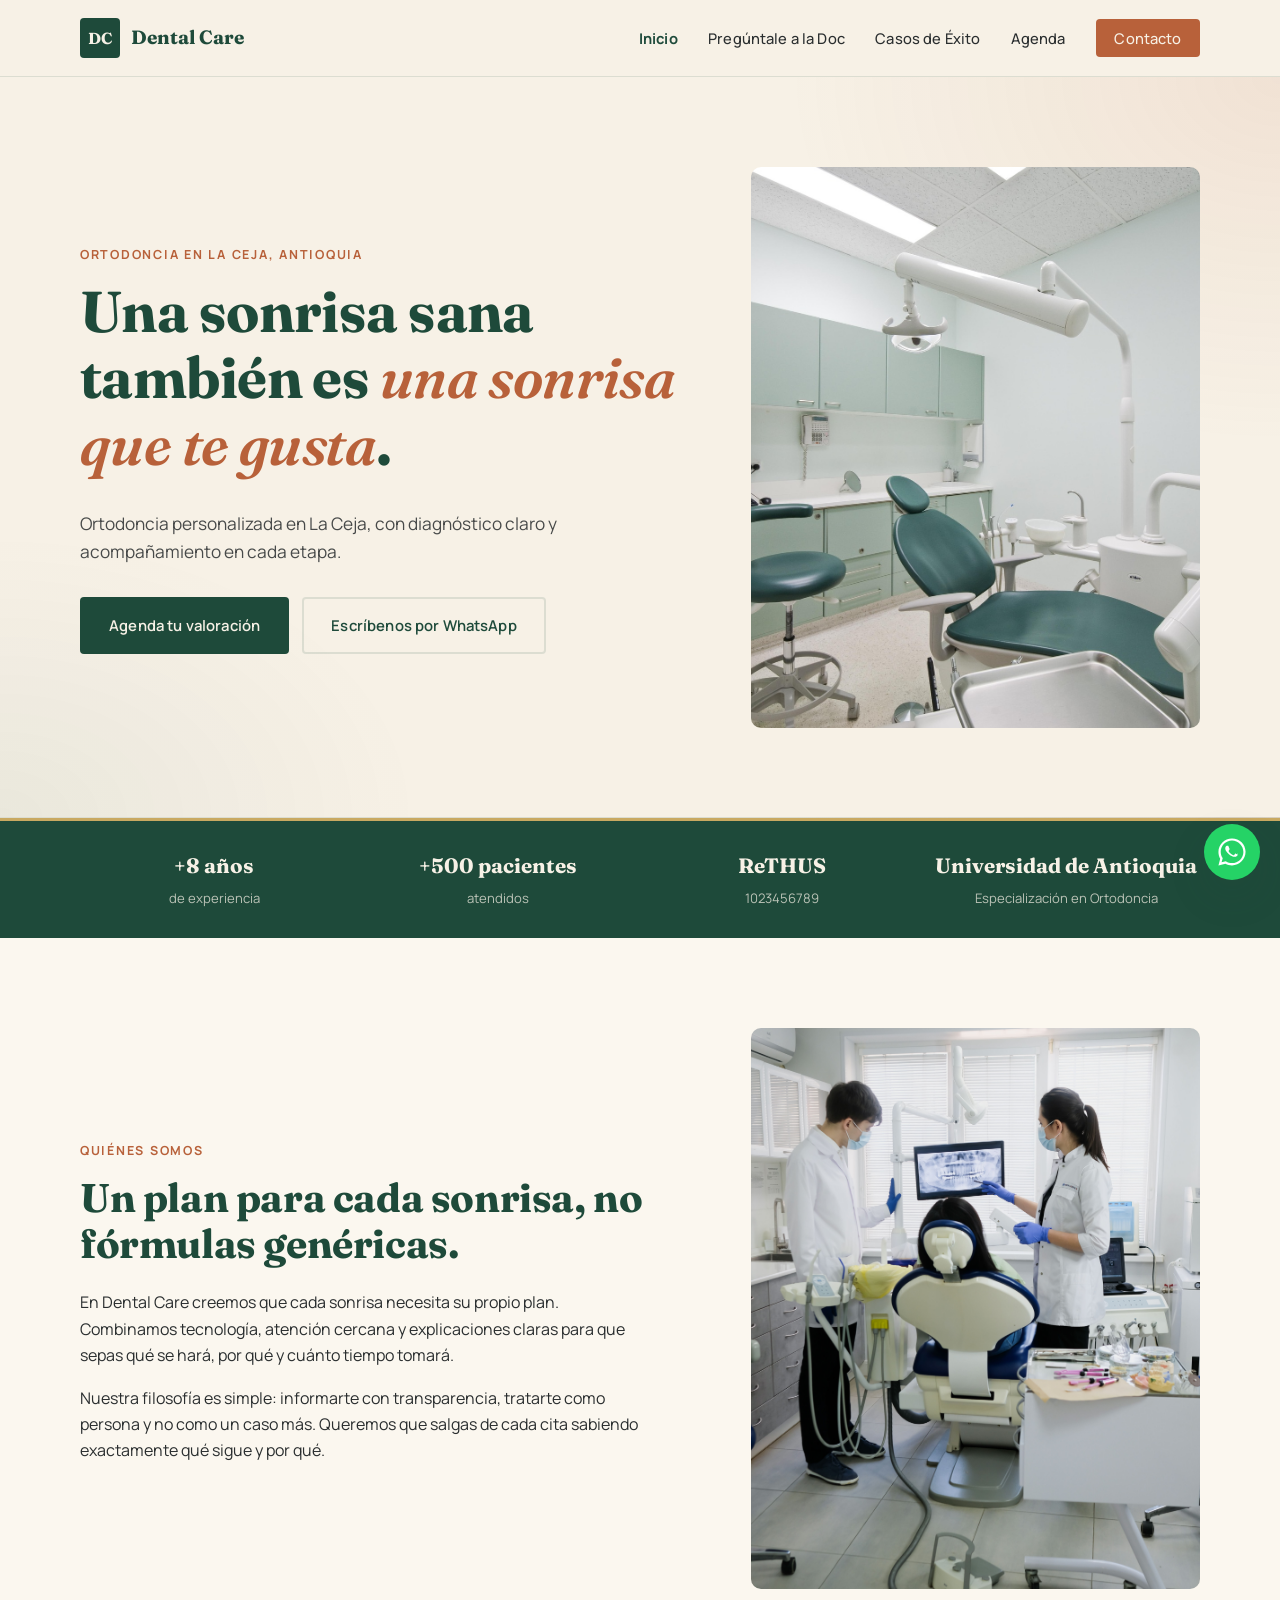
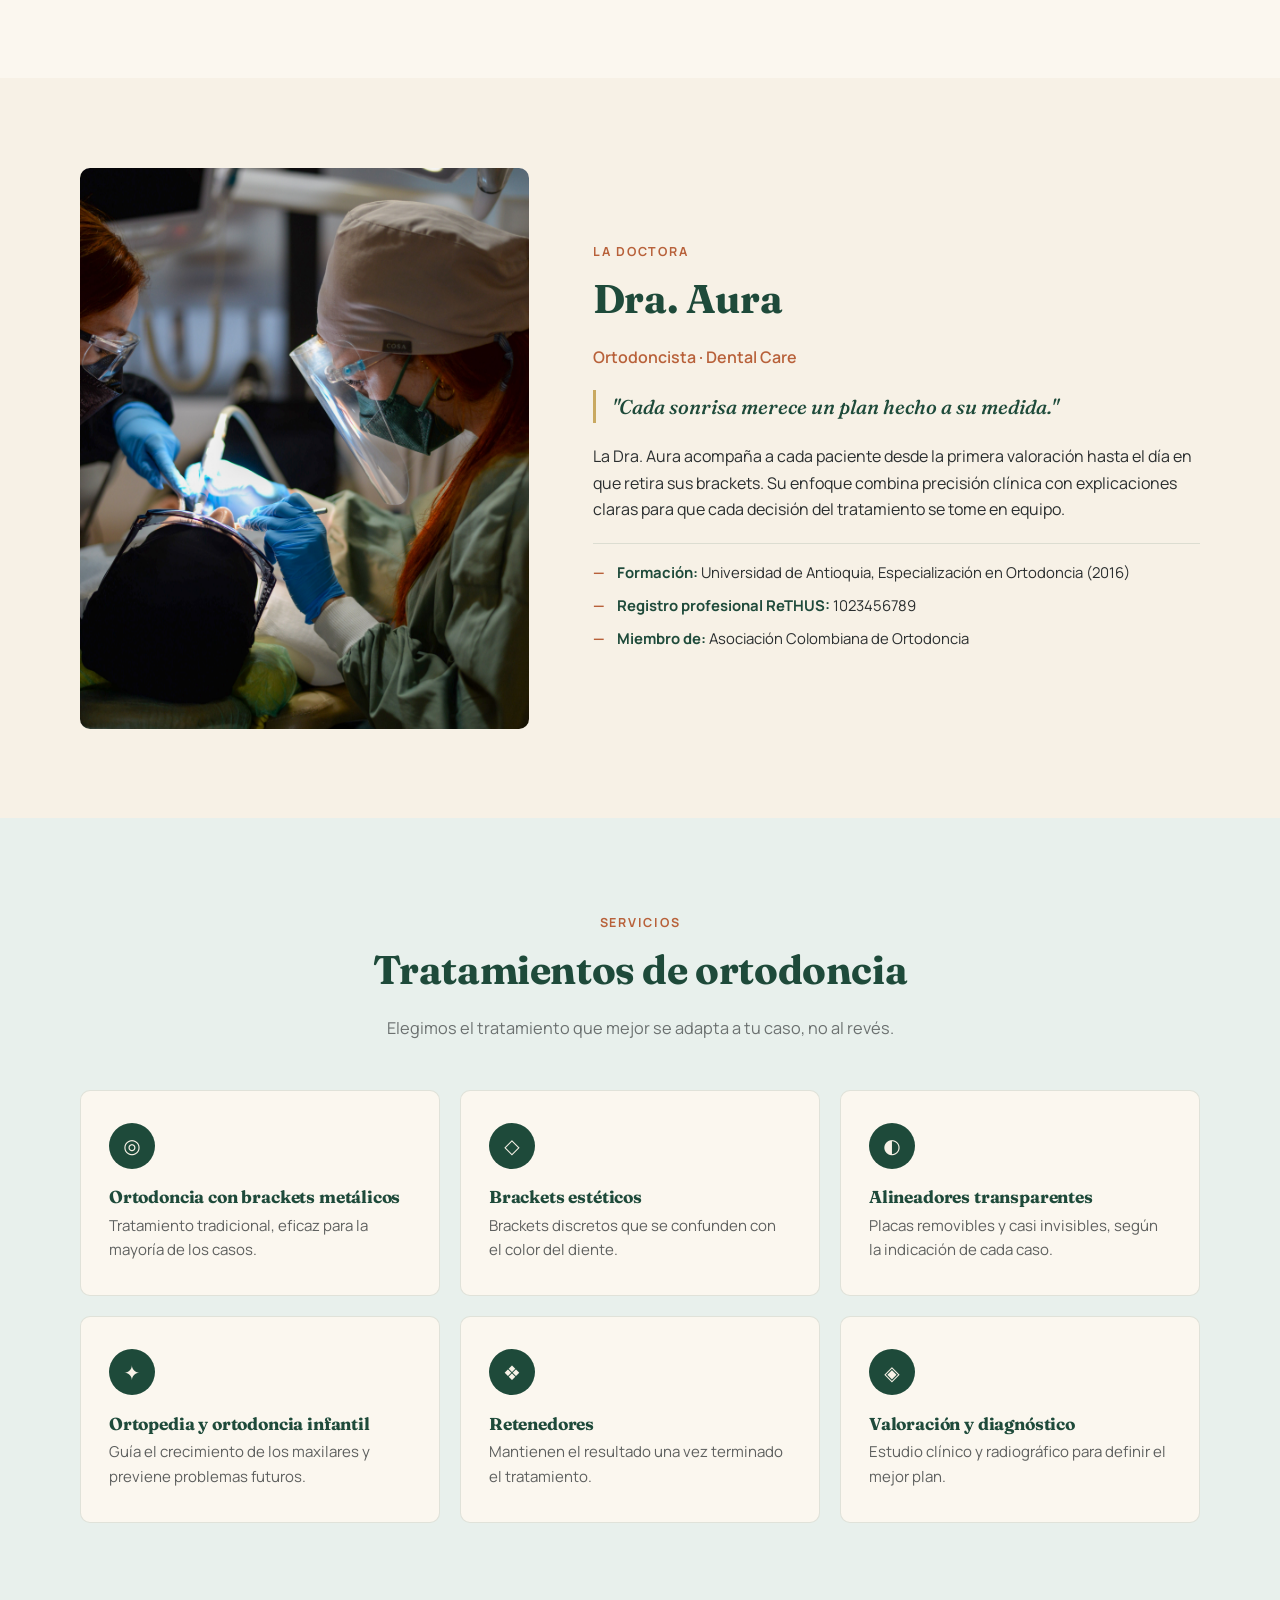
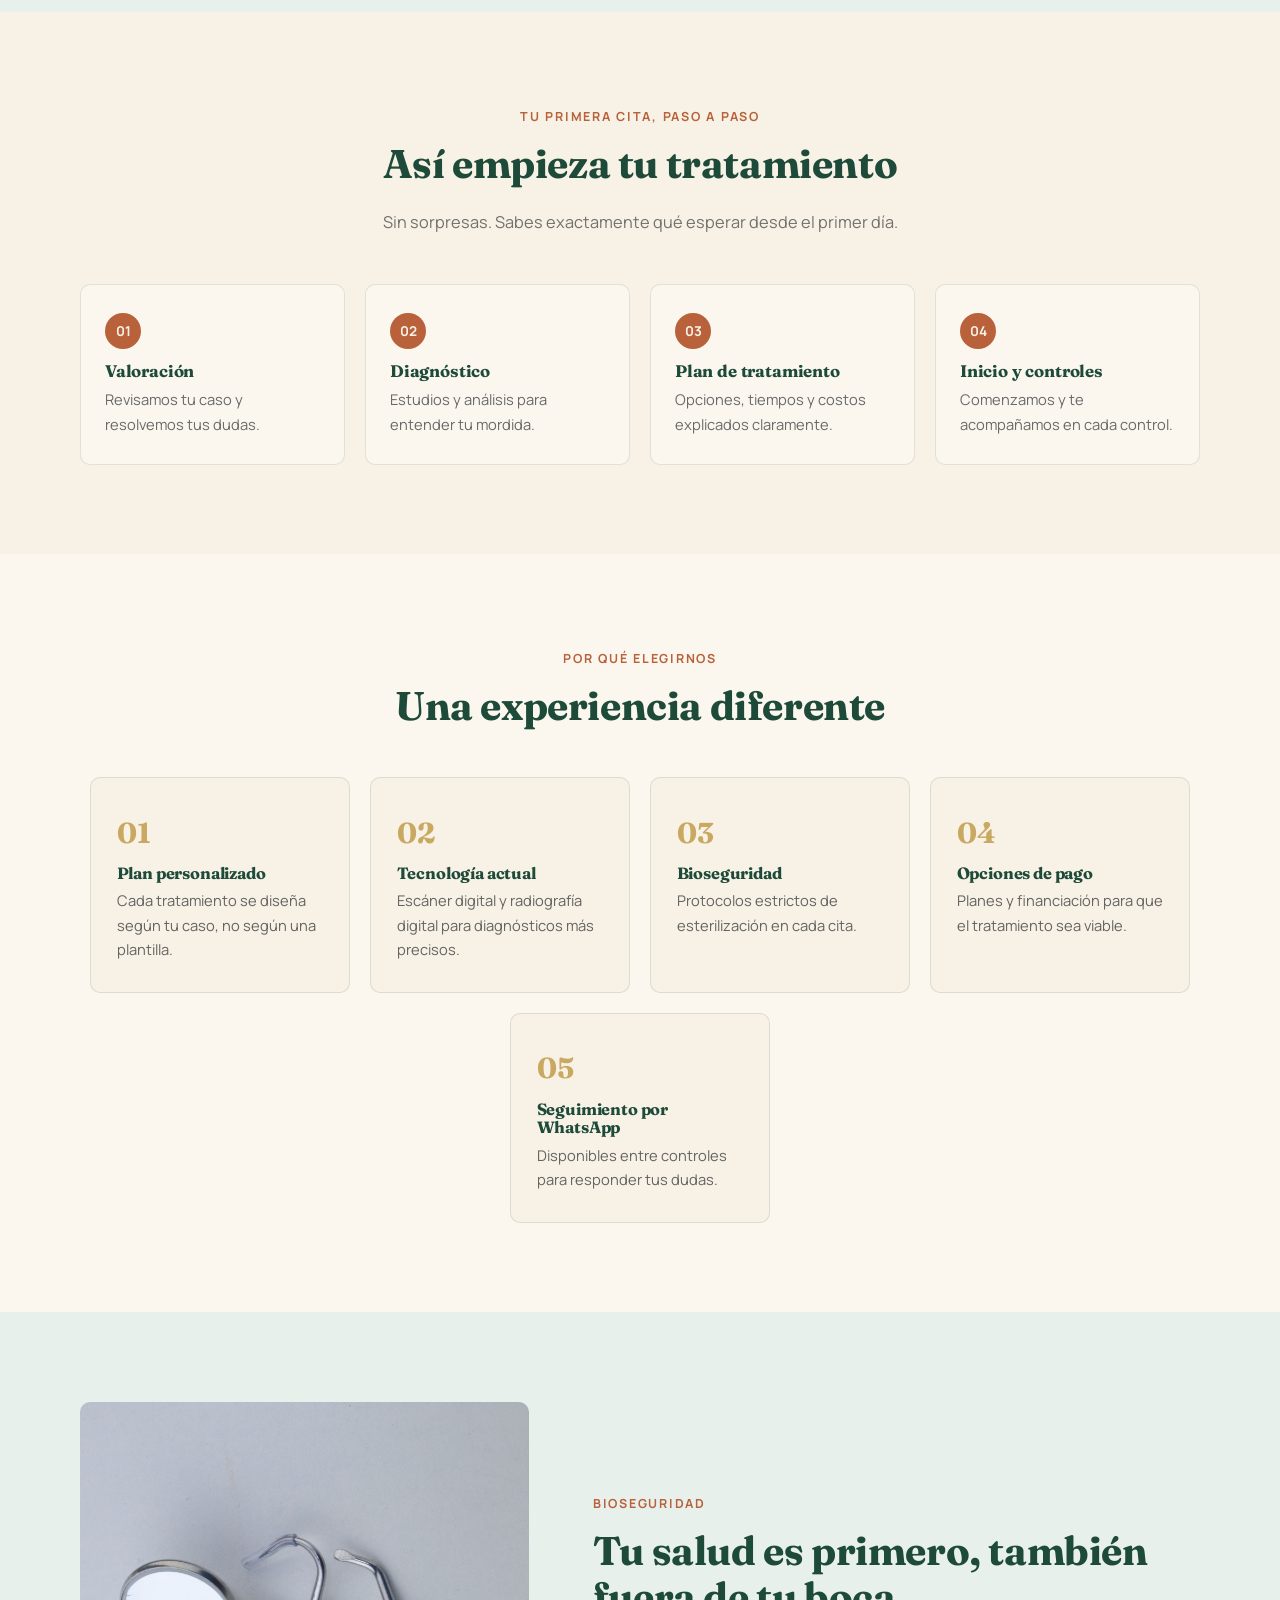
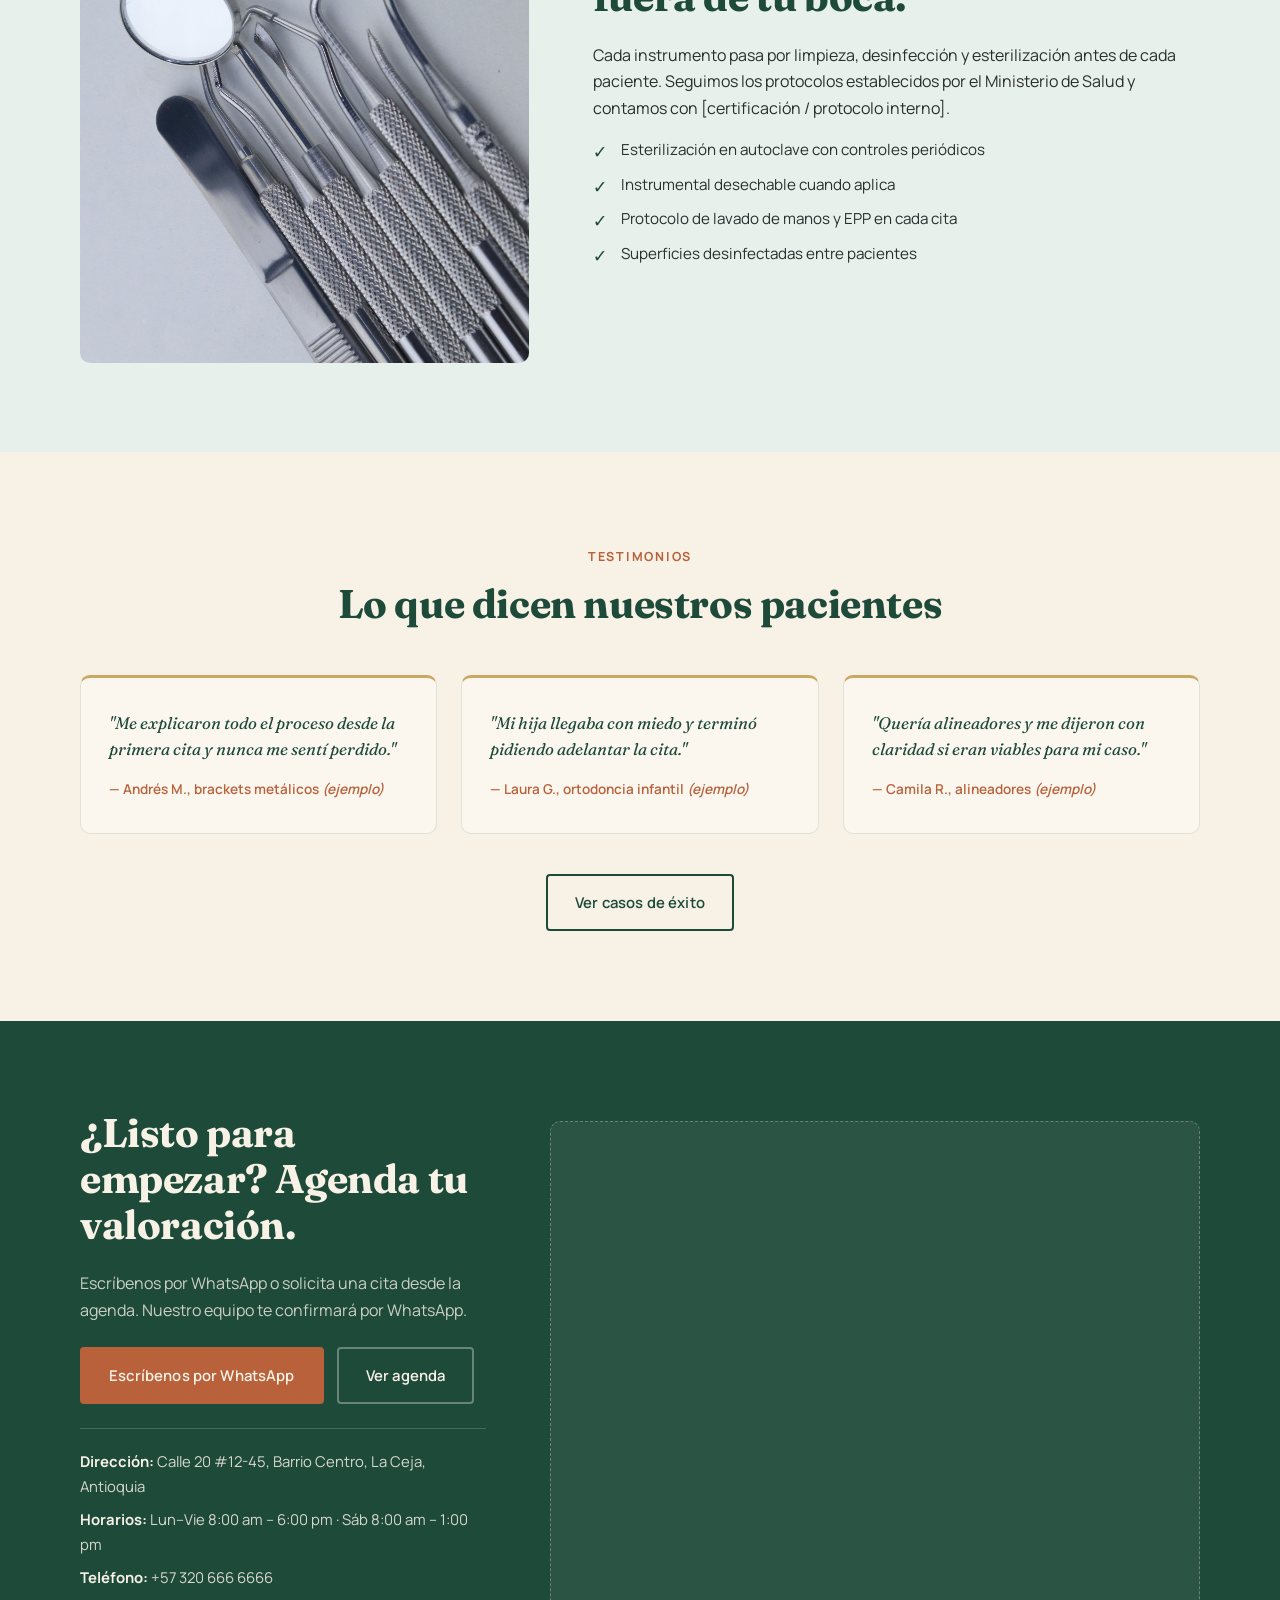
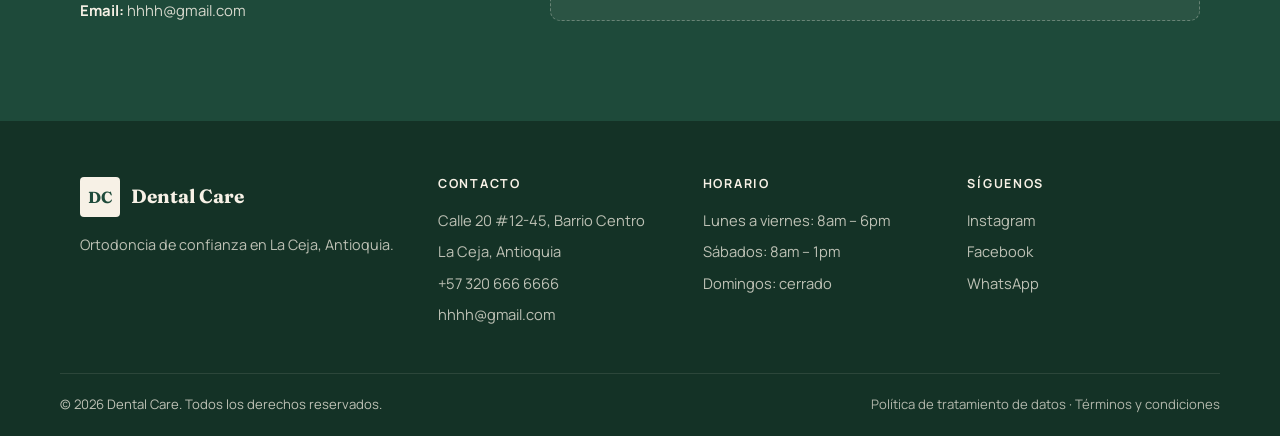
==== commit 62ca2aa5: "Add files via upload" ====
--- a/index.html
+++ b/index.html
@@ -7,7 +7,7 @@
   <meta name="description" content="Ortodoncia personalizada, brackets y alineadores en La Ceja, Antioquia. Diagnóstico claro y acompañamiento en cada etapa. Agenda tu valoración en Dental Care." />
   <link rel="preconnect" href="https://fonts.googleapis.com" />
   <link rel="preconnect" href="https://fonts.gstatic.com" crossorigin />
-  <link href="https://fonts.googleapis.com/css2?family=Inter:wght@400;500;600;700&family=Playfair+Display:ital,wght@0,600;0,700;1,600&display=swap" rel="stylesheet" />
+  <link href="https://fonts.googleapis.com/css2?family=Fraunces:ital,wght@0,600;0,700;1,600&family=Manrope:wght@400;500;600;700&display=swap" rel="stylesheet" />
   <link rel="stylesheet" href="styles.css" />
 </head>
 <body>
@@ -52,7 +52,9 @@
         </div>
       </div>
       <div class="hero-media">
-<img src="images/hero.jpg" alt="Dra. Carolina Restrepo" class="media-img">    </div>
+        <img src="images/hero.jpg" class="media-img">
+      </div>
+    </div>
   </section>
 
   <!-- ============ TRUST BAR ============ -->
@@ -83,10 +85,7 @@
         </p>
       </div>
       <div class="philosophy-media">
-        <div class="media-placeholder">
-          <span>Foto del consultorio</span>
-          <small>[REEMPLAZAR CON IMAGEN REAL]</small>
-        </div>
+        <img src="images/consultorio.jpg" class="media-img">
       </div>
     </div>
   </section>
@@ -95,10 +94,7 @@
   <section class="section about">
     <div class="container about-inner">
       <div class="about-media">
-        <div class="media-placeholder">
-          <span>Retrato de la doctora</span>
-          <small>[REEMPLAZAR CON IMAGEN REAL]</small>
-        </div>
+        <img src="images/doctora.jpg" class="media-img">
       </div>
       <div class="about-content">
         <p class="eyebrow">La doctora</p>
@@ -242,10 +238,7 @@
   <section class="section bioseguridad">
     <div class="container bioseguridad-inner">
       <div class="bioseguridad-media">
-        <div class="media-placeholder">
-          <span>Foto de esterilización / instrumental</span>
-          <small>[REEMPLAZAR CON IMAGEN REAL]</small>
-        </div>
+        <img src="images/instrumental.jpg" class="media-img">
       </div>
       <div class="bioseguridad-content">
         <p class="eyebrow">Bioseguridad</p>
@@ -313,9 +306,7 @@
           </ul>
         </div>
         <div class="map-placeholder">
-          <span>Mapa de Google</span>
-          <small>[EMBED GOOGLE MAPS AQUÍ]</small>
-        </div>
+<iframe src="https://www.google.com/maps/embed?pb=!1m14!1m12!1m3!1d274.4605690419432!2d-75.43576580539445!3d6.031588765302371!2m3!1f0!2f0!3f0!3m2!1i1024!2i768!4f13.1!5e1!3m2!1ses-419!2sco!4v1795130765858!5m2!1ses-419!2sco" width="600" height="450" style="border:0;" allowfullscreen="" loading="lazy" referrerpolicy="strict-origin-when-cross-origin"></iframe>        </div>
       </div>
     </div>
   </section>
@@ -379,4 +370,4 @@
 
   <script src="script.js" defer></script>
 </body>
-</html>+</html>
--- a/styles.css
+++ b/styles.css
@@ -1,214 +1,278 @@
 /* ============================================================
-   DENTAL CARE — styles.css
-   Palette:
-   --blue:      #0F2A4A   (primary)
-   --blue-dark: #0A1E36
-   --gray-50:   #F4F5F7
-   --gray-200:  #E2E5EA
-   --gray-500:  #6B7280
-   --beige:     #EFE8DC
-   --vinotinto: #7A1F2B
+   DENTAL CARE — DESIGN B
+   "Warm editorial" · cream · forest green · terracotta
+   Usage: swap <link> to styles-b.css in every HTML file.
+   Also swap the Google Fonts <link> (see bottom note).
    ============================================================ */
 
 :root {
-  --blue: #0F2A4A;
-  --blue-dark: #0A1E36;
+  /* Palette */
+  --ink: #2A2E2F;
+  --green: #1E4A3A;
+  --green-dark: #143226;
+  --green-light: #E8F0EC;
+  --cream: #F7F1E6;
+  --cream-2: #FBF7EF;
+  --terracotta: #B8613A;
+  --terracotta-dark: #9A4E2C;
+  --terracotta-light: #FBEEE7;
+  --gold: #C9A961;
+  --line: rgba(30, 74, 58, 0.12);
   --white: #FFFFFF;
-  --gray-50: #F4F5F7;
-  --gray-200: #E2E5EA;
-  --gray-500: #6B7280;
-  --gray-700: #374151;
-  --beige: #EFE8DC;
-  --vinotinto: #7A1F2B;
-  --vinotinto-dark: #611521;
-
-  --font-sans: 'Inter', system-ui, -apple-system, sans-serif;
-  --font-display: 'Playfair Display', Georgia, serif;
-
-  --radius: 10px;
-  --radius-lg: 16px;
-  --shadow-sm: 0 1px 3px rgba(15, 42, 74, .06), 0 1px 2px rgba(15, 42, 74, .04);
-  --shadow-md: 0 4px 16px rgba(15, 42, 74, .08);
-  --shadow-lg: 0 12px 32px rgba(15, 42, 74, .12);
+
+  /* Type */
+  --font-sans: 'Manrope', system-ui, -apple-system, sans-serif;
+  --font-display: 'Fraunces', Georgia, serif;
+
+  /* Shape — less rounded than Design A */
+  --radius: 6px;
+  --radius-lg: 10px;
+  --shadow-sm: 0 1px 2px rgba(30, 74, 58, 0.06);
+  --shadow-md: 0 6px 20px rgba(30, 74, 58, 0.08);
+  --shadow-lg: 0 16px 40px rgba(30, 74, 58, 0.12);
 
   --container: 1160px;
-  --transition: .2s ease;
+  --transition: .25s ease;
+
+  color-scheme: light;
 }
 
 /* ---------- RESET ---------- */
 *, *::before, *::after { box-sizing: border-box; }
-html { scroll-behavior: smooth; }
+html { scroll-behavior: smooth; color-scheme: light; }
 body {
   margin: 0;
   font-family: var(--font-sans);
   font-size: 16px;
-  line-height: 1.6;
-  color: var(--gray-700);
-  background: var(--white);
+  line-height: 1.65;
+  color: var(--ink);
+  background: var(--cream);
   -webkit-font-smoothing: antialiased;
 }
 img { max-width: 100%; display: block; }
-a { color: var(--blue); text-decoration: none; transition: color var(--transition); }
-a:hover { color: var(--vinotinto); }
+a { color: var(--green); text-decoration: none; transition: color var(--transition); }
+a:hover { color: var(--terracotta); }
 ul { padding-left: 1.1em; }
 button { font: inherit; cursor: pointer; border: 0; background: none; }
 
 h1, h2, h3, h4 {
   font-family: var(--font-display);
-  color: var(--blue);
-  line-height: 1.2;
-  margin: 0 0 .5em;
-  font-weight: 700;
-}
-h1 { font-size: clamp(2rem, 4vw + 1rem, 3.25rem); }
-h2 { font-size: clamp(1.5rem, 2vw + 1rem, 2.25rem); }
-h3 { font-size: 1.15rem; }
+  color: var(--green);
+  line-height: 1.15;
+  margin: 0 0 .55em;
+  font-weight: 700;
+  letter-spacing: -.01em;
+}
+h1 { font-size: clamp(2.2rem, 4vw + 1rem, 3.6rem); font-weight: 700; }
+h2 { font-size: clamp(1.7rem, 2.2vw + 1rem, 2.5rem); }
+h3 { font-size: 1.18rem; }
 p { margin: 0 0 1em; }
 
-.container {
-  max-width: var(--container);
-  margin: 0 auto;
-  padding: 0 1.25rem;
-}
+.container { max-width: var(--container); margin: 0 auto; padding: 0 1.25rem; }
 .center { text-align: center; }
+
 .eyebrow {
   display: inline-block;
   font-family: var(--font-sans);
-  font-size: .8rem;
-  font-weight: 600;
-  letter-spacing: .12em;
+  font-size: .78rem;
+  font-weight: 700;
+  letter-spacing: .14em;
   text-transform: uppercase;
-  color: var(--vinotinto);
-  margin-bottom: .75rem;
-}
+  color: var(--terracotta);
+  margin-bottom: .85rem;
+}
+.eyebrow::before { content: none; }
 
 /* ---------- BUTTONS ---------- */
 .btn {
   display: inline-block;
-  padding: .85rem 1.6rem;
-  border-radius: 999px;
+  padding: .9rem 1.7rem;
+  border-radius: 4px;
   font-weight: 600;
-  font-size: .95rem;
+  font-size: .93rem;
+  letter-spacing: .01em;
   text-align: center;
   transition: all var(--transition);
   border: 2px solid transparent;
 }
-.btn-primary { background: var(--blue); color: var(--white); }
-.btn-primary:hover { background: var(--blue-dark); color: var(--white); transform: translateY(-1px); box-shadow: var(--shadow-md); }
-.btn-outline { border-color: var(--blue); color: var(--blue); }
-.btn-outline:hover { background: var(--blue); color: var(--white); }
-.btn-ghost { color: var(--blue); border-color: var(--gray-200); }
-.btn-ghost:hover { border-color: var(--blue); }
-.btn-ghost-light { color: var(--white); border-color: rgba(255,255,255,.35); }
-.btn-ghost-light:hover { border-color: var(--white); color: var(--white); }
-.btn-vinotinto { background: var(--vinotinto); color: var(--white); }
-.btn-vinotinto:hover { background: var(--vinotinto-dark); color: var(--white); transform: translateY(-1px); box-shadow: var(--shadow-md); }
+.btn-primary {
+  background: var(--green);
+  color: var(--cream);
+}
+.btn-primary:hover {
+  background: var(--green-dark);
+  color: var(--cream);
+  transform: translateY(-1px);
+  box-shadow: var(--shadow-md);
+}
+.btn-outline { border-color: var(--green); color: var(--green); }
+.btn-outline:hover { background: var(--green); color: var(--cream); }
+.btn-ghost { color: var(--green); border-color: var(--line); }
+.btn-ghost:hover { border-color: var(--green); }
+.btn-ghost-light { color: var(--cream); border-color: rgba(247,241,230,.35); }
+.btn-ghost-light:hover { border-color: var(--cream); color: var(--cream); }
+.btn-vinotinto {
+  background: var(--terracotta);
+  color: var(--cream);
+}
+.btn-vinotinto:hover {
+  background: var(--terracotta-dark);
+  color: var(--cream);
+  transform: translateY(-1px);
+  box-shadow: var(--shadow-md);
+}
 
 /* ---------- HEADER ---------- */
 .site-header {
   position: sticky;
   top: 0;
   z-index: 50;
-  background: rgba(255,255,255,.96);
-  backdrop-filter: blur(8px);
-  border-bottom: 1px solid var(--gray-200);
+  background: rgba(247,241,230,.94);
+  backdrop-filter: blur(10px);
+  border-bottom: 1px solid var(--line);
 }
 .header-inner {
   display: flex;
   align-items: center;
   justify-content: space-between;
-  height: 72px;
+  height: 76px;
 }
 .logo {
   display: inline-flex;
   align-items: center;
-  gap: .6rem;
+  gap: .7rem;
   font-family: var(--font-display);
   font-weight: 700;
-  font-size: 1.15rem;
-  color: var(--blue);
-}
-.logo:hover { color: var(--blue); }
+  font-size: 1.2rem;
+  color: var(--green);
+}
+.logo:hover { color: var(--green); }
 .logo-mark {
   display: inline-grid;
   place-items: center;
-  width: 38px;
-  height: 38px;
-  border-radius: 10px;
-  background: var(--blue);
-  color: var(--white);
-  font-family: var(--font-sans);
-  font-weight: 700;
-  font-size: .9rem;
-}
-.logo-light .logo-text { color: var(--white); }
-.logo-light .logo-mark { background: var(--white); color: var(--blue); }
+  width: 40px;
+  height: 40px;
+  border-radius: 4px;
+  background: var(--green);
+  color: var(--cream);
+  font-family: var(--font-display);
+  font-weight: 700;
+  font-size: 1rem;
+}
+.logo-light .logo-text { color: var(--cream); }
+.logo-light .logo-mark { background: var(--cream); color: var(--green); }
 
 .main-nav ul {
   display: flex;
-  gap: 1.75rem;
+  gap: 1.9rem;
   list-style: none;
   margin: 0;
   padding: 0;
   align-items: center;
 }
-.main-nav a { font-size: .95rem; font-weight: 500; color: var(--gray-700); }
-.main-nav a.active { color: var(--blue); font-weight: 600; }
+.main-nav a {
+  font-size: .92rem;
+  font-weight: 500;
+  color: var(--ink);
+  letter-spacing: .01em;
+}
+.main-nav a.active { color: var(--green); font-weight: 700; }
 .nav-cta {
-  padding: .55rem 1.1rem;
-  background: var(--vinotinto);
-  color: var(--white) !important;
-  border-radius: 999px;
-}
-.nav-cta:hover { background: var(--vinotinto-dark); }
-
-.nav-toggle { display: none; width: 40px; height: 40px; padding: 8px; border-radius: 8px; }
-.nav-toggle span { display: block; height: 2px; background: var(--blue); margin: 4px 0; border-radius: 2px; transition: var(--transition); }
+  padding: .55rem 1.15rem;
+  background: var(--terracotta);
+  color: var(--cream) !important;
+  border-radius: 4px;
+}
+.nav-cta:hover { background: var(--terracotta-dark); }
+
+.nav-toggle { display: none; width: 40px; height: 40px; padding: 8px; border-radius: 4px; }
+.nav-toggle span { display: block; height: 2px; background: var(--green); margin: 5px 0; border-radius: 1px; transition: var(--transition); }
 
 /* ---------- HERO ---------- */
 .hero {
-  background: linear-gradient(135deg, var(--gray-50) 0%, var(--beige) 100%);
-  padding: clamp(3rem, 6vw, 5.5rem) 0;
+  background:
+    radial-gradient(ellipse 70% 90% at 100% 0%, rgba(184,97,58,.10) 0%, transparent 55%),
+    radial-gradient(ellipse 60% 70% at 0% 100%, rgba(30,74,58,.06) 0%, transparent 55%),
+    var(--cream);
+  padding: clamp(3.5rem, 7vw, 6rem) 0;
+  border-bottom: 1px solid var(--line);
 }
 .hero-inner {
   display: grid;
-  grid-template-columns: 1.1fr .9fr;
-  gap: clamp(2rem, 5vw, 4rem);
+  grid-template-columns: 1.15fr .85fr;
+  gap: clamp(2rem, 5vw, 4.5rem);
   align-items: center;
 }
-.hero-content h1 em { font-style: italic; color: var(--vinotinto); }
-.hero-sub { font-size: 1.08rem; color: var(--gray-700); max-width: 52ch; margin-bottom: 1.75rem; }
+.hero-content h1 em {
+  font-style: italic;
+  color: var(--terracotta);
+  font-weight: 600;
+}
+.hero-sub {
+  font-size: 1.08rem;
+  color: var(--ink);
+  opacity: .85;
+  max-width: 52ch;
+  margin-bottom: 1.9rem;
+}
 .hero-actions { display: flex; flex-wrap: wrap; gap: .8rem; }
 
-.media-placeholder {
+.media-placeholder,
+.media-img {
   aspect-ratio: 4 / 5;
   border-radius: var(--radius-lg);
-  background:
-    repeating-linear-gradient(45deg, rgba(15,42,74,.04) 0 12px, transparent 12px 24px),
-    var(--gray-200);
   display: grid;
   place-content: center;
   text-align: center;
   padding: 1.5rem;
-  color: var(--gray-500);
-  border: 1px dashed rgba(15,42,74,.2);
-}
-.media-placeholder span { font-weight: 600; color: var(--blue); }
-.media-placeholder small { display: block; margin-top: .35rem; font-size: .75rem; letter-spacing: .05em; }
+}
+.media-placeholder {
+  background:
+    repeating-linear-gradient(45deg, rgba(30,74,58,.05) 0 12px, transparent 12px 24px),
+    var(--green-light);
+  color: var(--green);
+  border: 1px dashed rgba(30,74,58,.25);
+  font-size: .95rem;
+  font-weight: 500;
+}
+.media-img {
+  width: 100%;
+  object-fit: cover;
+  padding: 0;
+}
 
 /* ---------- TRUST BAR ---------- */
-.trust-bar { background: var(--blue); color: var(--white); padding: 1.5rem 0; }
-.trust-inner { display: grid; grid-template-columns: repeat(4, 1fr); gap: 1rem; text-align: center; }
-.trust-item strong { display: block; font-family: var(--font-display); font-size: 1.25rem; color: var(--white); }
-.trust-item span { font-size: .82rem; color: rgba(255,255,255,.75); }
+.trust-bar {
+  background: var(--green);
+  color: var(--cream);
+  padding: 1.75rem 0;
+  border-top: 3px solid var(--gold);
+}
+.trust-inner {
+  display: grid;
+  grid-template-columns: repeat(4, 1fr);
+  gap: 1rem;
+  text-align: center;
+}
+.trust-item strong {
+  display: block;
+  font-family: var(--font-display);
+  font-size: 1.3rem;
+  color: var(--cream);
+  font-weight: 700;
+}
+.trust-item span {
+  font-size: .82rem;
+  color: rgba(247,241,230,.72);
+}
 
 /* ---------- SECTIONS ---------- */
-.section { padding: clamp(3.5rem, 7vw, 6rem) 0; }
+.section { padding: clamp(3.5rem, 7vw, 6.5rem) 0; }
 .section-head { text-align: center; max-width: 640px; margin: 0 auto 3rem; }
-.section-sub { color: var(--gray-500); font-size: 1.02rem; }
-
-/* ---------- QUIÉNES SOMOS (philosophy) ---------- */
-.philosophy { background: var(--white); }
+.section-sub { color: var(--ink); opacity: .65; font-size: 1.02rem; }
+
+/* ---------- PHILOSOPHY ---------- */
+.philosophy { background: var(--cream-2); }
 .philosophy-inner {
   display: grid;
   grid-template-columns: 1.15fr .85fr;
@@ -217,84 +281,88 @@
 }
 .philosophy-content p { max-width: 56ch; }
 
-/* ---------- LA DOCTORA (about) ---------- */
-.about { background: var(--gray-50); }
+/* ---------- ABOUT ---------- */
+.about { background: var(--cream); }
 .about-inner {
   display: grid;
   grid-template-columns: .85fr 1.15fr;
   gap: clamp(2rem, 5vw, 4rem);
   align-items: center;
 }
-.about-role { font-weight: 600; color: var(--vinotinto); margin-bottom: 1rem; }
+.about-role { font-weight: 600; color: var(--terracotta); margin-bottom: 1rem; }
 .about-quote {
   font-family: var(--font-display);
-  font-size: 1.2rem;
+  font-size: 1.25rem;
   font-style: italic;
-  color: var(--blue);
-  border-left: 3px solid var(--vinotinto);
+  color: var(--green);
+  border-left: 3px solid var(--gold);
   padding-left: 1rem;
   margin: 1.25rem 0;
+  font-weight: 500;
 }
 .about-list {
   list-style: none;
   padding: 1rem 0 0;
   margin: 1.25rem 0 0;
-  border-top: 1px solid var(--gray-200);
+  border-top: 1px solid var(--line);
 }
 .about-list li {
   position: relative;
-  padding-left: 1.4rem;
+  padding-left: 1.5rem;
   font-size: .93rem;
-  color: var(--gray-700);
+  color: var(--ink);
   margin-bottom: .55rem;
 }
 .about-list li::before {
-  content: "";
+  content: "—";
   position: absolute;
   left: 0;
-  top: .55em;
-  width: 8px; height: 8px;
-  border-radius: 50%;
-  background: var(--vinotinto);
-}
-.about-list strong { color: var(--blue); }
-
-/* ---------- SERVICIOS ---------- */
-.services { background: var(--white); }
+  top: 0;
+  color: var(--terracotta);
+  font-weight: 700;
+}
+.about-list strong { color: var(--green); }
+
+/* ---------- SERVICES ---------- */
+.services { background: var(--green-light); }
 .services-grid {
   display: grid;
-  grid-template-columns: repeat(auto-fit, minmax(240px, 1fr));
+  grid-template-columns: repeat(auto-fit, minmax(260px, 1fr));
   gap: 1.25rem;
 }
+@media (min-width: 900px) {
+  .services-grid { grid-template-columns: repeat(3, 1fr); }
+}
 .service-card {
-  padding: 1.75rem 1.5rem;
-  background: var(--gray-50);
+  padding: 2rem 1.75rem;
+  background: var(--cream-2);
   border-radius: var(--radius-lg);
-  border: 1px solid var(--gray-200);
+  border: 1px solid var(--line);
   transition: all var(--transition);
 }
 .service-card:hover {
+  background: var(--white);
   transform: translateY(-3px);
   box-shadow: var(--shadow-md);
-  border-color: transparent;
+  border-color: var(--terracotta);
 }
 .service-icon {
   display: inline-grid;
   place-items: center;
-  width: 44px;
-  height: 44px;
-  border-radius: 12px;
-  background: var(--white);
-  color: var(--vinotinto);
-  font-size: 1.3rem;
-  margin-bottom: 1rem;
-  border: 1px solid var(--gray-200);
-}
-.service-card h3 { margin-bottom: .35rem; font-size: 1.05rem; }
-.service-card p { color: var(--gray-500); font-size: .93rem; margin: 0; }
-
-/* ---------- PROCESO (steps) ---------- */
-.process { background: var(--gray-50); }
+  width: 46px;
+  height: 46px;
+  border-radius: 50%;
+  background: var(--green);
+  color: var(--cream);
+  font-size: 1.25rem;
+  margin-bottom: 1.15rem;
+  border: 0;
+}
+.service-card h3 { margin-bottom: .4rem; font-size: 1.08rem; }
+.service-card p { color: var(--ink); opacity: .75; font-size: .94rem; margin: 0; }
+
+/* ---------- PROCESS ---------- */
+.process { background: var(--cream); }
 .process-steps {
   list-style: none;
   padding: 0;
@@ -302,56 +370,76 @@
   display: grid;
   grid-template-columns: repeat(4, 1fr);
   gap: 1.25rem;
-  counter-reset: step;
-  position: relative;
 }
 .process-step {
-  background: var(--white);
+  background: var(--cream-2);
   border-radius: var(--radius-lg);
   padding: 1.75rem 1.5rem;
+  border: 1px solid var(--line);
+  transition: all var(--transition);
+  position: relative;
+}
+.process-step:hover {
+  border-color: var(--gold);
   box-shadow: var(--shadow-sm);
-  border-top: 3px solid var(--vinotinto);
-  position: relative;
 }
 .step-number {
-  display: block;
-  font-family: var(--font-display);
-  font-size: 1.75rem;
-  color: var(--vinotinto);
-  font-weight: 700;
-  margin-bottom: .5rem;
+  display: inline-grid;
+  place-items: center;
+  width: 36px;
+  height: 36px;
+  border-radius: 50%;
+  background: var(--terracotta);
+  color: var(--cream);
+  font-family: var(--font-sans);
+  font-size: .85rem;
+  font-weight: 700;
+  margin-bottom: .85rem;
 }
 .process-step h3 { font-size: 1.05rem; margin-bottom: .35rem; }
-.process-step p { font-size: .92rem; color: var(--gray-500); margin: 0; }
-
-/* ---------- POR QUÉ ---------- */
-.why { background: var(--white); }
+.process-step p { font-size: .92rem; color: var(--ink); opacity: .7; margin: 0; }
+
+/* ---------- WHY ---------- */
+.why { background: var(--cream-2); }
 .why-grid {
   display: grid;
   grid-template-columns: repeat(auto-fit, minmax(220px, 1fr));
   gap: 1.25rem;
 }
-.why-grid-5 { grid-template-columns: repeat(auto-fit, minmax(210px, 1fr)); }
+.why-grid-5 {
+  display: flex;
+  flex-wrap: wrap;
+  justify-content: center;
+  gap: 1.25rem;
+}
+.why-grid-5 .why-card {
+  flex: 1 1 210px;
+  max-width: 260px;
+}
 .why-card {
-  padding: 1.75rem 1.5rem;
-  border: 1px solid var(--gray-200);
+  padding: 1.9rem 1.6rem;
+  border: 1px solid var(--line);
   border-radius: var(--radius-lg);
+  background: var(--cream);
   transition: all var(--transition);
 }
-.why-card:hover { border-color: var(--blue); }
+.why-card:hover {
+  border-color: var(--green);
+  background: var(--white);
+}
 .why-number {
   display: block;
   font-family: var(--font-display);
-  font-size: 1.75rem;
-  color: var(--vinotinto);
+  font-size: 1.8rem;
+  color: var(--gold);
   margin-bottom: .5rem;
   font-weight: 700;
 }
-.why-card h3 { font-size: 1.02rem; margin-bottom: .3rem; }
-.why-card p { font-size: .92rem; color: var(--gray-500); margin: 0; }
+.why-card h3 { font-size: 1.02rem; margin-bottom: .35rem; }
+.why-card p { font-size: .92rem; color: var(--ink); opacity: .72; margin: 0; }
 
 /* ---------- BIOSEGURIDAD ---------- */
-.bioseguridad { background: var(--beige); }
+.bioseguridad { background: var(--green-light); }
 .bioseguridad-inner {
   display: grid;
   grid-template-columns: .85fr 1.15fr;
@@ -367,21 +455,21 @@
   position: relative;
   padding-left: 1.75rem;
   font-size: .95rem;
-  margin-bottom: .55rem;
-  color: var(--gray-700);
+  margin-bottom: .6rem;
+  color: var(--ink);
 }
 .bioseguridad-list li::before {
   content: "✓";
   position: absolute;
   left: 0;
   top: 0;
-  color: var(--vinotinto);
+  color: var(--green);
   font-weight: 700;
   font-size: 1.1rem;
 }
 
-/* ---------- TESTIMONIOS ---------- */
-.testimonials { background: var(--gray-50); }
+/* ---------- TESTIMONIALS ---------- */
+.testimonials { background: var(--cream); }
 .testimonials-grid {
   display: grid;
   grid-template-columns: repeat(auto-fit, minmax(260px, 1fr));
@@ -390,54 +478,725 @@
 }
 .testimonial {
   margin: 0;
-  padding: 1.75rem;
-  background: var(--white);
+  padding: 2rem 1.75rem;
+  background: var(--cream-2);
   border-radius: var(--radius-lg);
-  border-left: 3px solid var(--vinotinto);
-  box-shadow: var(--shadow-sm);
-}
-.testimonial p { font-style: italic; color: var(--gray-700); margin-bottom: 1rem; }
-.testimonial footer { font-size: .85rem; font-weight: 600; color: var(--blue); }
-.testimonial footer em { font-weight: 400; color: var(--gray-500); font-size: .8rem; }
-
-/* ---------- FINAL CTA + MAPA ---------- */
-.final-cta { background: var(--blue); color: var(--white); }
+  border: 1px solid var(--line);
+  border-top: 3px solid var(--gold);
+  box-shadow: none;
+}
+.testimonial p {
+  font-family: var(--font-display);
+  font-size: 1.05rem;
+  font-style: italic;
+  color: var(--green);
+  margin-bottom: 1rem;
+  line-height: 1.55;
+}
+.testimonial footer {
+  font-size: .85rem;
+  font-weight: 600;
+  color: var(--terracotta);
+}
+
+/* ---------- FINAL CTA ---------- */
+.final-cta { background: var(--green); color: var(--cream); }
 .final-cta-inner {
   display: grid;
   grid-template-columns: 1fr 1fr;
   gap: clamp(2rem, 5vw, 4rem);
   align-items: center;
 }
-.final-cta h2 { color: var(--white); }
-.final-cta p { color: rgba(255,255,255,.8); }
+.final-cta h2 { color: var(--cream); }
+.final-cta p { color: rgba(247,241,230,.8); }
 .final-cta .hero-actions { margin: 1.5rem 0; }
 .contact-list {
   list-style: none;
   padding: 1.25rem 0 0;
   margin: 0;
-  border-top: 1px solid rgba(255,255,255,.15);
+  border-top: 1px solid rgba(247,241,230,.18);
   font-size: .93rem;
 }
-.contact-list li { margin-bottom: .55rem; color: rgba(255,255,255,.85); }
-.contact-list strong { color: var(--white); }
-.contact-list a { color: rgba(255,255,255,.85); }
-.contact-list a:hover { color: var(--white); }
+.contact-list li { margin-bottom: .55rem; color: rgba(247,241,230,.85); }
+.contact-list strong { color: var(--cream); }
+.contact-list a { color: rgba(247,241,230,.85); }
+.contact-list a:hover { color: var(--gold); }
+
 .map-placeholder {
   aspect-ratio: 4 / 3;
   border-radius: var(--radius-lg);
-  background: rgba(255,255,255,.05);
-  border: 1px dashed rgba(255,255,255,.3);
+  background: rgba(247,241,230,.06);
+  border: 1px dashed rgba(247,241,230,.3);
   display: grid;
   place-content: center;
   text-align: center;
-  color: rgba(255,255,255,.7);
+  color: rgba(247,241,230,.7);
   padding: 1.5rem;
-}
-.map-placeholder span { font-weight: 600; color: var(--white); }
-.map-placeholder small { display: block; margin-top: .35rem; font-size: .75rem; letter-spacing: .05em; }
+  font-size: .95rem;
+}
+
+/* ---------- PAGE HERO (inner pages) ---------- */
+.page-hero {
+  background:
+    radial-gradient(ellipse 80% 100% at 50% 0%, rgba(184,97,58,.08) 0%, transparent 70%),
+    var(--cream);
+  padding: clamp(3rem, 6vw, 5rem) 0 clamp(2.5rem, 5vw, 4rem);
+  border-bottom: 1px solid var(--line);
+}
+.page-hero-inner { max-width: 780px; margin: 0 auto; text-align: center; }
+.page-hero-sub {
+  font-size: 1.08rem;
+  color: var(--ink);
+  opacity: .8;
+  max-width: 60ch;
+  margin: 0 auto 1.5rem;
+}
+.disclaimer {
+  display: inline-block;
+  background: var(--cream-2);
+  border: 1px solid var(--line);
+  border-left: 3px solid var(--gold);
+  border-radius: var(--radius);
+  padding: .75rem 1rem;
+  font-size: .9rem;
+  color: var(--ink);
+  text-align: left;
+  max-width: 620px;
+}
+.disclaimer strong { color: var(--green); }
+
+/* ---------- FAQ / TABS ---------- */
+.faq-section { background: var(--cream-2); }
+.faq-container { max-width: 820px; }
+.tabs {
+  display: flex;
+  padding: .35rem;
+  background: var(--cream);
+  border: 1px solid var(--line);
+  border-radius: 6px;
+  margin: 0 auto 2.5rem;
+  gap: .25rem;
+  width: 100%;
+  max-width: 520px;
+}
+.tab {
+  flex: 1;
+  padding: .75rem 1.2rem;
+  font-size: .92rem;
+  font-weight: 600;
+  color: var(--ink);
+  opacity: .65;
+  border-radius: 4px;
+  transition: all var(--transition);
+  text-align: center;
+}
+.tab:hover { opacity: 1; }
+.tab.active {
+  background: var(--white);
+  color: var(--green);
+  opacity: 1;
+  box-shadow: var(--shadow-sm);
+}
+.tab-panel { display: none; }
+.tab-panel.active { display: block; animation: fadeIn .25s ease; }
+@keyframes fadeIn {
+  from { opacity: 0; transform: translateY(4px); }
+  to   { opacity: 1; transform: translateY(0); }
+}
+
+.faq-list { display: flex; flex-direction: column; gap: .6rem; }
+.faq {
+  background: var(--white);
+  border: 1px solid var(--line);
+  border-radius: var(--radius);
+  transition: all var(--transition);
+  overflow: hidden;
+}
+.faq[open] { border-color: var(--green); box-shadow: var(--shadow-sm); }
+.faq summary {
+  list-style: none;
+  cursor: pointer;
+  padding: 1.15rem 1.3rem;
+  font-weight: 600;
+  color: var(--green);
+  font-size: .98rem;
+  display: flex;
+  justify-content: space-between;
+  align-items: center;
+  gap: 1rem;
+}
+.faq summary::-webkit-details-marker { display: none; }
+.faq summary::after {
+  content: "+";
+  font-size: 1.3rem;
+  font-weight: 400;
+  color: var(--terracotta);
+  transition: transform var(--transition);
+  line-height: 1;
+  flex-shrink: 0;
+}
+.faq[open] summary::after { content: "−"; transform: rotate(180deg); }
+.faq-body {
+  padding: 0 1.3rem 1.2rem;
+  color: var(--ink);
+  font-size: .95rem;
+  line-height: 1.65;
+  opacity: .85;
+}
+.faq-body p { margin: 0; }
+.faq-body em { color: var(--ink); opacity: .7; font-style: italic; }
+
+/* ---------- FORM ---------- */
+.form-section { background: var(--cream); }
+.form-inner {
+  display: grid;
+  grid-template-columns: 1fr 1.15fr;
+  gap: clamp(2rem, 5vw, 4rem);
+  align-items: start;
+  max-width: 1020px;
+}
+.form-intro h2 { margin-bottom: .75rem; }
+.form-intro p { color: var(--ink); opacity: .8; }
+.form-notes {
+  list-style: none;
+  padding: 1rem 0 0;
+  margin: 1.25rem 0 0;
+  border-top: 1px solid var(--line);
+}
+.form-notes li {
+  position: relative;
+  padding-left: 1.5rem;
+  font-size: .9rem;
+  color: var(--ink);
+  opacity: .7;
+  margin-bottom: .5rem;
+}
+.form-notes li::before {
+  content: "•";
+  position: absolute;
+  left: .35rem;
+  top: 0;
+  color: var(--terracotta);
+  font-weight: 700;
+}
+
+.contact-form {
+  background: var(--cream-2);
+  padding: clamp(1.5rem, 3vw, 2.25rem);
+  border-radius: var(--radius-lg);
+  border: 1px solid var(--line);
+}
+.form-row { margin-bottom: 1.15rem; }
+.form-row label,
+.form-row .label-text {
+  display: block;
+  font-size: .88rem;
+  font-weight: 600;
+  color: var(--green);
+  margin-bottom: .4rem;
+}
+.form-row input[type="text"],
+.form-row input[type="email"],
+.form-row input[type="tel"],
+.form-row input[type="date"],
+.form-row select,
+.form-row textarea {
+  width: 100%;
+  padding: .75rem .9rem;
+  font-family: inherit;
+  font-size: .95rem;
+  color: var(--ink);
+  background: var(--white);
+  border: 1px solid var(--line);
+  border-radius: var(--radius);
+  transition: all var(--transition);
+  -webkit-appearance: none;
+  appearance: none;
+}
+.form-row input:focus,
+.form-row textarea:focus,
+.form-row select:focus {
+  outline: none;
+  border-color: var(--green);
+  box-shadow: 0 0 0 3px rgba(30,74,58,.12);
+}
+.form-row textarea { resize: vertical; min-height: 110px; }
+.form-row select {
+  background-image: url("data:image/svg+xml;utf8,<svg xmlns='http://www.w3.org/2000/svg' width='12' height='8' viewBox='0 0 12 8'><path fill='%231E4A3A' d='M6 8 0 0h12z'/></svg>");
+  background-repeat: no-repeat;
+  background-position: right .95rem center;
+  background-size: 10px;
+  padding-right: 2.2rem;
+}
+.form-row-2 { display: grid; grid-template-columns: 1fr 1fr; gap: 1rem; }
+.form-row-2 > div { min-width: 0; }
+
+.radio-group { display: flex; flex-direction: column; gap: .5rem; }
+.radio-group-inline { flex-direction: row; flex-wrap: wrap; }
+.radio {
+  display: flex;
+  align-items: center;
+  gap: .55rem;
+  padding: .7rem .9rem;
+  background: var(--white);
+  border: 1px solid var(--line);
+  border-radius: var(--radius);
+  cursor: pointer;
+  font-size: .93rem;
+  color: var(--ink);
+  transition: all var(--transition);
+  flex: 1;
+}
+.radio:hover { border-color: var(--green); }
+.radio input { accent-color: var(--terracotta); }
+
+.checkbox {
+  display: flex;
+  align-items: flex-start;
+  gap: .6rem;
+  font-size: .85rem;
+  color: var(--ink);
+  opacity: .75;
+  cursor: pointer;
+  margin-bottom: 1.25rem;
+  line-height: 1.5;
+}
+.checkbox input {
+  accent-color: var(--terracotta);
+  margin-top: .25rem;
+  flex-shrink: 0;
+}
+.checkbox a { color: var(--green); text-decoration: underline; }
+
+.form-submit { width: 100%; }
+.form-footnote {
+  margin: 1rem 0 0;
+  font-size: .78rem;
+  color: var(--ink);
+  opacity: .6;
+  text-align: center;
+}
+.form-container { position: relative; }
+.form-success {
+  background: var(--cream-2);
+  padding: clamp(2rem, 4vw, 2.5rem);
+  border-radius: var(--radius-lg);
+  border: 1px solid var(--line);
+  text-align: center;
+  animation: fadeIn .3s ease;
+}
+.success-icon {
+  width: 64px;
+  height: 64px;
+  margin: 0 auto 1rem;
+  border-radius: 50%;
+  background: var(--green-light);
+  color: var(--green);
+  display: grid;
+  place-items: center;
+  font-size: 1.8rem;
+  font-weight: 700;
+}
+.form-success h3 { font-size: 1.35rem; margin-bottom: .5rem; }
+.form-success p { color: var(--ink); opacity: .75; margin-bottom: 1.5rem; }
+
+/* ---------- CASES ---------- */
+.cases-section { background: var(--cream-2); }
+.filter-bar {
+  display: flex;
+  flex-wrap: wrap;
+  gap: .5rem;
+  justify-content: center;
+  margin-bottom: 2.5rem;
+}
+.filter-btn {
+  padding: .6rem 1.25rem;
+  font-size: .9rem;
+  font-weight: 600;
+  color: var(--ink);
+  background: transparent;
+  border: 1px solid var(--line);
+  border-radius: 4px;
+  transition: all var(--transition);
+}
+.filter-btn:hover { color: var(--green); border-color: var(--green); }
+.filter-btn.active {
+  background: var(--green);
+  color: var(--cream);
+  border-color: var(--green);
+}
+
+.cases-grid {
+  display: grid;
+  grid-template-columns: repeat(auto-fit, minmax(320px, 1fr));
+  gap: 1.75rem;
+}
+@media (min-width: 900px) {
+  .cases-grid { grid-template-columns: repeat(3, 1fr); }
+}
+.case-card {
+  background: var(--cream);
+  border: 1px solid var(--line);
+  border-radius: var(--radius-lg);
+  overflow: hidden;
+  transition: all var(--transition);
+  display: flex;
+  flex-direction: column;
+}
+.case-card:hover { box-shadow: var(--shadow-md); border-color: var(--gold); }
+.case-card[hidden] { display: none; }
+
+.case-slider {
+  position: relative;
+  aspect-ratio: 4 / 3;
+  overflow: hidden;
+  background: var(--green-light);
+  user-select: none;
+  touch-action: pan-y;
+  --pos: 50%;
+}
+.case-before,
+.case-after {
+  position: absolute;
+  inset: 0;
+  display: grid;
+  place-items: center;
+  font-size: .9rem;
+  font-weight: 600;
+  letter-spacing: .05em;
+}
+.case-before {
+  background:
+    repeating-linear-gradient(45deg, rgba(30,74,58,.06) 0 10px, transparent 10px 20px),
+    #dde6e1;
+  color: var(--green);
+}
+.case-after {
+  background:
+    repeating-linear-gradient(-45deg, rgba(184,97,58,.08) 0 10px, transparent 10px 20px),
+    #f3e4da;
+  color: var(--terracotta);
+  clip-path: inset(0 0 0 var(--pos));
+}
+.case-handle {
+  position: absolute;
+  top: 0;
+  bottom: 0;
+  left: var(--pos);
+  width: 2px;
+  background: var(--cream);
+  transform: translateX(-50%);
+  pointer-events: none;
+  box-shadow: 0 0 8px rgba(0,0,0,.15);
+}
+.case-handle::after {
+  content: "⇄";
+  position: absolute;
+  top: 50%;
+  left: 50%;
+  transform: translate(-50%, -50%);
+  width: 42px;
+  height: 42px;
+  border-radius: 50%;
+  background: var(--cream);
+  color: var(--green);
+  display: grid;
+  place-items: center;
+  font-size: 1.05rem;
+  font-weight: 700;
+  box-shadow: 0 2px 10px rgba(0,0,0,.2);
+}
+.case-range {
+  position: absolute;
+  inset: 0;
+  width: 100%;
+  height: 100%;
+  opacity: 0;
+  cursor: ew-resize;
+  margin: 0;
+  z-index: 2;
+  -webkit-appearance: none;
+  appearance: none;
+  background: transparent;
+}
+.case-range::-webkit-slider-thumb { -webkit-appearance: none; width: 44px; height: 100%; cursor: ew-resize; }
+.case-range::-moz-range-thumb { width: 44px; height: 100%; cursor: ew-resize; border: 0; background: transparent; }
+
+.case-info {
+  padding: 1.5rem 1.5rem 1.6rem;
+  flex: 1;
+  display: flex;
+  flex-direction: column;
+}
+.case-tag {
+  display: inline-block;
+  font-size: .72rem;
+  font-weight: 700;
+  letter-spacing: .08em;
+  text-transform: uppercase;
+  color: var(--terracotta);
+  background: var(--terracotta-light);
+  padding: .3rem .7rem;
+  border-radius: 3px;
+  margin-bottom: .85rem;
+  align-self: flex-start;
+}
+.case-info h3 { font-size: 1.15rem; margin-bottom: .75rem; }
+.case-meta {
+  list-style: none;
+  padding: 0;
+  margin: 0 0 1rem;
+  font-size: .88rem;
+  color: var(--ink);
+  opacity: .7;
+}
+.case-meta li { margin-bottom: .3rem; }
+.case-meta strong { color: var(--green); font-weight: 600; opacity: 1; }
+.case-quote {
+  margin: auto 0 0;
+  padding-top: 1rem;
+  border-top: 1px solid var(--line);
+  font-family: var(--font-display);
+  font-style: italic;
+  color: var(--green);
+  font-size: .98rem;
+  line-height: 1.55;
+}
+.case-quote footer {
+  margin-top: .5rem;
+  font-style: normal;
+  font-size: .82rem;
+  font-family: var(--font-sans);
+  font-weight: 600;
+  color: var(--terracotta);
+}
+.cases-disclaimer {
+  text-align: center;
+  font-size: .85rem;
+  color: var(--ink);
+  opacity: .55;
+  max-width: 600px;
+  margin: 2.5rem auto 0;
+  font-style: italic;
+}
+
+/* ---------- VIDEO TESTIMONIALS ---------- */
+.videos-section { background: var(--cream); }
+.videos-grid {
+  display: grid;
+  grid-template-columns: repeat(auto-fit, minmax(260px, 1fr));
+  gap: 1.5rem;
+}
+.video-card { text-align: center; }
+.video-placeholder {
+  position: relative;
+  aspect-ratio: 16 / 9;
+  background:
+    repeating-linear-gradient(45deg, rgba(30,74,58,.05) 0 10px, transparent 10px 20px),
+    var(--green-light);
+  border-radius: var(--radius-lg);
+  display: grid;
+  place-content: center;
+  color: var(--green);
+  transition: transform var(--transition);
+  cursor: pointer;
+  overflow: hidden;
+  font-size: .85rem;
+}
+.video-placeholder:hover { transform: scale(1.02); }
+.play-btn {
+  display: grid;
+  place-items: center;
+  width: 56px;
+  height: 56px;
+  border-radius: 50%;
+  background: var(--terracotta);
+  color: var(--cream);
+  font-size: 1.15rem;
+  margin: 0 auto .5rem;
+  box-shadow: 0 4px 14px rgba(184,97,58,.35);
+  padding-left: 4px;
+}
+.video-caption {
+  margin-top: .85rem;
+  font-size: .9rem;
+  color: var(--ink);
+  opacity: .75;
+  font-weight: 500;
+}
+
+/* ---------- GOOGLE REVIEWS CTA ---------- */
+.reviews-cta { background: var(--cream-2); }
+.reviews-cta-inner {
+  display: flex;
+  justify-content: space-between;
+  align-items: center;
+  gap: 2rem;
+  flex-wrap: wrap;
+  background: var(--green-light);
+  border: 1px solid var(--line);
+  border-radius: var(--radius-lg);
+  padding: clamp(1.75rem, 4vw, 2.5rem);
+}
+.reviews-cta-inner h2 { margin-bottom: .5rem; }
+.reviews-cta-inner p { margin: 0; color: var(--ink); opacity: .75; }
+.reviews-cta .btn { flex-shrink: 0; }
+
+/* ---------- AGENDA ---------- */
+.agenda-section { background: var(--cream-2); }
+.agenda-legend {
+  display: flex;
+  flex-wrap: wrap;
+  gap: 1.25rem;
+  justify-content: center;
+  margin-bottom: 1.75rem;
+  font-size: .88rem;
+  color: var(--ink);
+}
+.legend-item { display: inline-flex; align-items: center; gap: .45rem; }
+.legend-dot { display: inline-block; width: 14px; height: 14px; border-radius: 3px; }
+.legend-available { background: var(--cream); border: 1.5px solid var(--green); }
+.legend-busy      { background: #DDE4DF; }
+.legend-blocked   { background: var(--terracotta-light); border: 1px solid rgba(184,97,58,.3); }
+
+.agenda-card {
+  background: var(--cream);
+  border: 1px solid var(--line);
+  border-radius: var(--radius-lg);
+  overflow: hidden;
+  max-width: 1000px;
+  margin: 0 auto;
+}
+.agenda-header {
+  display: flex;
+  justify-content: space-between;
+  align-items: center;
+  gap: 1rem;
+  flex-wrap: wrap;
+  padding: 1.5rem 1.75rem;
+  border-bottom: 1px solid var(--line);
+  background: var(--cream-2);
+}
+.agenda-header h2 { font-size: 1.25rem; margin: 0; }
+.agenda-sub { margin: .2rem 0 0; font-size: .85rem; color: var(--ink); opacity: .65; }
+.agenda-header .btn { padding: .7rem 1.3rem; font-size: .88rem; }
+
+.agenda-scroll { overflow-x: auto; padding: 1.25rem 1.5rem; }
+.agenda-table {
+  width: 100%;
+  min-width: 640px;
+  border-collapse: separate;
+  border-spacing: 4px 4px;
+  font-size: .82rem;
+}
+.agenda-table th,
+.agenda-table td {
+  padding: .7rem .5rem;
+  text-align: center;
+  vertical-align: middle;
+}
+.agenda-table thead th {
+  font-family: var(--font-sans);
+  font-weight: 600;
+  color: var(--green);
+  background: var(--cream-2);
+  border-radius: 4px;
+  font-size: .85rem;
+  border: 1px solid var(--line);
+}
+.agenda-table .col-time {
+  width: 76px;
+  text-align: right;
+  padding-right: .75rem;
+  font-family: var(--font-sans);
+  font-weight: 500;
+  font-size: .8rem;
+  color: var(--ink);
+  opacity: .7;
+  background: var(--cream);
+  position: sticky;
+  left: 0;
+  z-index: 2;
+}
+.agenda-table thead th.col-time { background: var(--cream-2); color: var(--green); opacity: 1; }
+.slot { border-radius: 4px; font-size: .72rem; font-weight: 500; }
+.slot-available { background: var(--cream); border: 1.5px solid var(--green); color: var(--green); }
+.slot-busy { background: #DDE4DF; color: var(--ink); opacity: .6; }
+.slot-blocked { background: var(--terracotta-light); color: var(--terracotta); }
+.agenda-note {
+  margin: 0;
+  padding: 1.15rem 1.75rem;
+  border-top: 1px solid var(--line);
+  background: var(--cream-2);
+  font-size: .85rem;
+  color: var(--ink);
+  opacity: .8;
+  line-height: 1.55;
+}
+.agenda-note strong { color: var(--green); opacity: 1; }
+
+/* ---------- LEGAL ---------- */
+.legal-section { background: var(--cream-2); }
+.legal-container { max-width: 760px; margin: 0 auto; }
+.legal-intro {
+  font-size: 1.02rem;
+  color: var(--ink);
+  background: var(--cream);
+  border-left: 3px solid var(--terracotta);
+  padding: 1rem 1.25rem;
+  border-radius: var(--radius);
+  margin-bottom: 2.5rem;
+}
+.legal-block { margin-bottom: 2rem; }
+.legal-block h2 {
+  font-size: 1.25rem;
+  color: var(--green);
+  margin-bottom: .65rem;
+  padding-bottom: .5rem;
+  border-bottom: 1px solid var(--line);
+}
+.legal-block p { color: var(--ink); opacity: .85; line-height: 1.7; font-size: .96rem; }
+.legal-block p:last-child { margin-bottom: 0; }
+.legal-block a { color: var(--green); text-decoration: underline; }
+.legal-block a:hover { color: var(--terracotta); }
+.legal-list { list-style: none; padding: 0; margin: 0; }
+.legal-list li {
+  font-size: .94rem;
+  color: var(--ink);
+  margin-bottom: .45rem;
+  padding-left: 1.25rem;
+  position: relative;
+  opacity: .85;
+}
+.legal-list li::before {
+  content: "·";
+  position: absolute;
+  left: .35rem;
+  top: -.15em;
+  color: var(--terracotta);
+  font-size: 1.4rem;
+  font-weight: 700;
+  line-height: 1;
+}
+.legal-list strong { color: var(--green); opacity: 1; }
+.legal-list-bullets li::before { content: "•"; font-size: 1rem; top: .05em; }
+.legal-footnote {
+  margin-top: 3rem;
+  padding: 1rem 1.25rem;
+  background: var(--terracotta-light);
+  border: 1px solid rgba(184,97,58,.25);
+  border-radius: var(--radius);
+  font-size: .85rem;
+  color: var(--terracotta-dark);
+  font-style: italic;
+}
 
 /* ---------- FOOTER ---------- */
-.site-footer { background: var(--blue-dark); color: rgba(255,255,255,.75); padding: 3.5rem 0 0; }
+.site-footer {
+  background: var(--green-dark);
+  color: rgba(247,241,230,.75);
+  padding: 3.5rem 0 0;
+}
 .footer-grid {
   display: grid;
   grid-template-columns: 1.4fr 1fr 1fr 1fr;
@@ -446,17 +1205,18 @@
 }
 .footer-desc { font-size: .9rem; margin-top: 1rem; }
 .site-footer h4 {
-  color: var(--white);
+  color: var(--cream);
   font-family: var(--font-sans);
-  font-size: .8rem;
-  letter-spacing: .12em;
+  font-size: .78rem;
+  letter-spacing: .14em;
   text-transform: uppercase;
   margin-bottom: 1rem;
+  font-weight: 700;
 }
 .footer-list { list-style: none; padding: 0; margin: 0; }
 .footer-list li { font-size: .92rem; margin-bottom: .45rem; }
-.footer-list a { color: rgba(255,255,255,.75); }
-.footer-list a:hover { color: var(--white); }
+.footer-list a { color: rgba(247,241,230,.75); }
+.footer-list a:hover { color: var(--gold); }
 .footer-bottom {
   display: flex;
   justify-content: space-between;
@@ -464,12 +1224,12 @@
   flex-wrap: wrap;
   gap: .5rem;
   padding: 1.25rem 0;
-  border-top: 1px solid rgba(255,255,255,.1);
+  border-top: 1px solid rgba(247,241,230,.1);
   font-size: .82rem;
 }
 .footer-bottom p { margin: 0; }
-.footer-bottom a { color: rgba(255,255,255,.7); }
-.footer-bottom a:hover { color: var(--white); }
+.footer-bottom a { color: rgba(247,241,230,.7); }
+.footer-bottom a:hover { color: var(--gold); }
 
 /* ---------- WHATSAPP FLOAT ---------- */
 .whatsapp-float {
@@ -480,14 +1240,14 @@
   height: 56px;
   border-radius: 50%;
   background: #25D366;
-  color: var(--white);
+  color: #FFFFFF;
   display: grid;
   place-items: center;
   box-shadow: var(--shadow-lg);
   z-index: 40;
   transition: transform var(--transition);
 }
-.whatsapp-float:hover { transform: scale(1.06); color: var(--white); }
+.whatsapp-float:hover { transform: scale(1.06); color: #FFFFFF; }
 
 /* ---------- RESPONSIVE ---------- */
 @media (max-width: 900px) {
@@ -502,15 +1262,16 @@
   .trust-inner { grid-template-columns: repeat(2, 1fr); gap: 1.5rem; }
   .process-steps { grid-template-columns: repeat(2, 1fr); }
   .footer-grid { grid-template-columns: repeat(2, 1fr); }
+  .form-inner { grid-template-columns: 1fr; }
 }
 
 @media (max-width: 720px) {
   .nav-toggle { display: block; }
   .main-nav {
     position: absolute;
-    top: 72px; left: 0; right: 0;
-    background: var(--white);
-    border-bottom: 1px solid var(--gray-200);
+    top: 76px; left: 0; right: 0;
+    background: var(--cream);
+    border-bottom: 1px solid var(--line);
     transform: scaleY(0);
     transform-origin: top;
     transition: transform var(--transition);
@@ -518,1055 +1279,17 @@
   }
   .main-nav.open { transform: scaleY(1); }
   .main-nav ul { flex-direction: column; gap: 0; padding: 1rem 1.25rem; align-items: stretch; }
-  .main-nav li { border-bottom: 1px solid var(--gray-200); }
+  .main-nav li { border-bottom: 1px solid var(--line); }
   .main-nav li:last-child { border-bottom: 0; }
   .main-nav a { display: block; padding: .9rem 0; }
   .nav-cta { text-align: center; margin-top: .5rem; }
   .process-steps { grid-template-columns: 1fr; }
   .footer-grid { grid-template-columns: 1fr; }
   .footer-bottom { justify-content: center; text-align: center; }
-}
-
-
-/* ============================================================
-   PREGÚNTALE A LA DOC — page-specific styles
-   ============================================================ */
-
-/* ---------- PAGE HERO (generic, reused on other pages) ---------- */
-.page-hero {
-  background: linear-gradient(135deg, var(--gray-50) 0%, var(--beige) 100%);
-  padding: clamp(3rem, 6vw, 5rem) 0 clamp(2.5rem, 5vw, 4rem);
-}
-.page-hero-inner { max-width: 780px; margin: 0 auto; text-align: center; }
-.page-hero-sub {
-  font-size: 1.08rem;
-  color: var(--gray-700);
-  max-width: 60ch;
-  margin: 0 auto 1.5rem;
-}
-.disclaimer {
-  display: inline-block;
-  background: var(--white);
-  border: 1px solid var(--gray-200);
-  border-left: 3px solid var(--vinotinto);
-  border-radius: var(--radius);
-  padding: .75rem 1rem;
-  font-size: .9rem;
-  color: var(--gray-700);
-  text-align: left;
-  max-width: 620px;
-}
-.disclaimer strong { color: var(--blue); }
-
-/* ---------- FAQ TABS ---------- */
-.faq-section { background: var(--white); }
-.faq-container { max-width: 820px; }
-
-.tabs {
-  display: inline-flex;
-  padding: .35rem;
-  background: var(--gray-50);
-  border: 1px solid var(--gray-200);
-  border-radius: 999px;
-  margin: 0 auto 2.5rem;
-  gap: .25rem;
-  width: 100%;
-  max-width: 520px;
-  display: flex;
-}
-.tab {
-  flex: 1;
-  padding: .7rem 1.2rem;
-  font-size: .92rem;
-  font-weight: 600;
-  color: var(--gray-500);
-  border-radius: 999px;
-  transition: all var(--transition);
-  text-align: center;
-}
-.tab:hover { color: var(--blue); }
-.tab.active {
-  background: var(--white);
-  color: var(--blue);
-  box-shadow: var(--shadow-sm);
-}
-
-.tab-panel { display: none; }
-.tab-panel.active { display: block; animation: fadeIn .25s ease; }
-@keyframes fadeIn {
-  from { opacity: 0; transform: translateY(4px); }
-  to   { opacity: 1; transform: translateY(0); }
-}
-
-/* ---------- FAQ ACCORDION ---------- */
-.faq-list { display: flex; flex-direction: column; gap: .6rem; }
-
-.faq {
-  background: var(--gray-50);
-  border: 1px solid var(--gray-200);
-  border-radius: var(--radius);
-  transition: all var(--transition);
-  overflow: hidden;
-}
-.faq[open] {
-  background: var(--white);
-  border-color: var(--blue);
-  box-shadow: var(--shadow-sm);
-}
-.faq summary {
-  list-style: none;
-  cursor: pointer;
-  padding: 1.1rem 1.25rem;
-  font-weight: 600;
-  color: var(--blue);
-  font-size: .98rem;
-  display: flex;
-  justify-content: space-between;
-  align-items: center;
-  gap: 1rem;
-}
-.faq summary::-webkit-details-marker { display: none; }
-.faq summary::after {
-  content: "+";
-  font-size: 1.3rem;
-  font-weight: 400;
-  color: var(--vinotinto);
-  transition: transform var(--transition);
-  line-height: 1;
-  flex-shrink: 0;
-}
-.faq[open] summary::after {
-  content: "−";
-  transform: rotate(180deg);
-}
-.faq-body {
-  padding: 0 1.25rem 1.15rem;
-  color: var(--gray-700);
-  font-size: .95rem;
-  line-height: 1.65;
-}
-.faq-body p { margin: 0; }
-.faq-body em { color: var(--gray-500); font-style: italic; }
-
-/* ---------- PRIVATE QUESTION FORM ---------- */
-.form-section { background: var(--gray-50); }
-.form-inner {
-  display: grid;
-  grid-template-columns: 1fr 1.15fr;
-  gap: clamp(2rem, 5vw, 4rem);
-  align-items: start;
-  max-width: 1020px;
-}
-.form-intro h2 { margin-bottom: .75rem; }
-.form-intro p { color: var(--gray-700); }
-.form-notes {
-  list-style: none;
-  padding: 0;
-  margin: 1.25rem 0 0;
-  border-top: 1px solid var(--gray-200);
-  padding-top: 1rem;
-}
-.form-notes li {
-  position: relative;
-  padding-left: 1.5rem;
-  font-size: .9rem;
-  color: var(--gray-500);
-  margin-bottom: .5rem;
-}
-.form-notes li::before {
-  content: "•";
-  position: absolute;
-  left: .35rem;
-  top: 0;
-  color: var(--vinotinto);
-  font-weight: 700;
-}
-
-.contact-form {
-  background: var(--white);
-  padding: clamp(1.5rem, 3vw, 2.25rem);
-  border-radius: var(--radius-lg);
-  box-shadow: var(--shadow-md);
-  border: 1px solid var(--gray-200);
-}
-.form-row { margin-bottom: 1.15rem; }
-.form-row label,
-.form-row .label-text {
-  display: block;
-  font-size: .88rem;
-  font-weight: 600;
-  color: var(--blue);
-  margin-bottom: .4rem;
-}
-.form-row input[type="text"],
-.form-row input[type="email"],
-.form-row input[type="tel"],
-.form-row textarea {
-  width: 100%;
-  padding: .75rem .9rem;
-  font-family: inherit;
-  font-size: .95rem;
-  color: var(--gray-700);
-  background: var(--gray-50);
-  border: 1px solid var(--gray-200);
-  border-radius: var(--radius);
-  transition: all var(--transition);
-}
-.form-row input:focus,
-.form-row textarea:focus {
-  outline: none;
-  background: var(--white);
-  border-color: var(--blue);
-  box-shadow: 0 0 0 3px rgba(15, 42, 74, .1);
-}
-.form-row textarea { resize: vertical; min-height: 110px; }
-
-.radio-group { display: flex; flex-direction: column; gap: .5rem; }
-.radio {
-  display: flex;
-  align-items: center;
-  gap: .55rem;
-  padding: .65rem .85rem;
-  background: var(--gray-50);
-  border: 1px solid var(--gray-200);
-  border-radius: var(--radius);
-  cursor: pointer;
-  font-size: .93rem;
-  color: var(--gray-700);
-  transition: all var(--transition);
-}
-.radio:hover { border-color: var(--blue); }
-.radio input { accent-color: var(--vinotinto); }
-
-.checkbox {
-  display: flex;
-  align-items: flex-start;
-  gap: .6rem;
-  font-size: .85rem;
-  color: var(--gray-500);
-  cursor: pointer;
-  margin-bottom: 1.25rem;
-  line-height: 1.5;
-}
-.checkbox input {
-  accent-color: var(--vinotinto);
-  margin-top: .2rem;
-  flex-shrink: 0;
-}
-.checkbox a { color: var(--blue); text-decoration: underline; }
-
-.form-submit { width: 100%; }
-.form-footnote {
-  margin: 1rem 0 0;
-  font-size: .78rem;
-  color: var(--gray-500);
-  text-align: center;
-}
-
-/* ---------- PAGE FORM RESPONSIVE ---------- */
-@media (max-width: 860px) {
-  .form-inner { grid-template-columns: 1fr; }
-}
-
-
-
-
-/* ============================================================
-   CASOS DE ÉXITO — page-specific styles
-   ============================================================ */
-
-/* ---------- FILTER BAR ---------- */
-.cases-section { background: var(--white); }
-
-.filter-bar {
-  display: flex;
-  flex-wrap: wrap;
-  gap: .5rem;
-  justify-content: center;
-  margin-bottom: 2.5rem;
-}
-.filter-btn {
-  padding: .55rem 1.2rem;
-  font-size: .9rem;
-  font-weight: 600;
-  color: var(--gray-500);
-  background: var(--gray-50);
-  border: 1px solid var(--gray-200);
-  border-radius: 999px;
-  transition: all var(--transition);
-}
-.filter-btn:hover { color: var(--blue); border-color: var(--blue); }
-.filter-btn.active {
-  background: var(--blue);
-  color: var(--white);
-  border-color: var(--blue);
-}
-
-/* ---------- CASES GRID ---------- */
-.cases-grid {
-  display: grid;
-  grid-template-columns: repeat(auto-fit, minmax(320px, 1fr));
-  gap: 1.75rem;
-}
-.case-card {
-  background: var(--white);
-  border: 1px solid var(--gray-200);
-  border-radius: var(--radius-lg);
-  overflow: hidden;
-  transition: all var(--transition);
-  display: flex;
-  flex-direction: column;
-}
-.case-card:hover {
-  box-shadow: var(--shadow-md);
-  border-color: transparent;
-}
-.case-card[hidden] { display: none; }
-
-/* ---------- BEFORE/AFTER SLIDER ---------- */
-.case-slider {
-  position: relative;
-  aspect-ratio: 4 / 3;
-  overflow: hidden;
-  background: var(--gray-200);
-  user-select: none;
-  touch-action: pan-y;
-  --pos: 50%;
-}
-.case-before,
-.case-after {
-  position: absolute;
-  inset: 0;
-  display: grid;
-  place-items: center;
-  font-size: .9rem;
-  font-weight: 600;
-  letter-spacing: .05em;
-}
-.case-before {
-  background:
-    repeating-linear-gradient(45deg, rgba(15,42,74,.06) 0 10px, transparent 10px 20px),
-    #dfe3e8;
-  color: var(--gray-700);
-}
-.case-after {
-  background:
-    repeating-linear-gradient(-45deg, rgba(122,31,43,.08) 0 10px, transparent 10px 20px),
-    #efe2d6;
-  color: var(--vinotinto);
-  clip-path: inset(0 0 0 var(--pos));
-}
-.case-before::before,
-.case-after::before {
-  content: attr(data-label);
-  display: none;
-}
-.case-handle {
-  position: absolute;
-  top: 0;
-  bottom: 0;
-  left: var(--pos);
-  width: 2px;
-  background: var(--white);
-  transform: translateX(-50%);
-  pointer-events: none;
-  box-shadow: 0 0 8px rgba(0,0,0,.15);
-}
-.case-handle::after {
-  content: "⇄";
-  position: absolute;
-  top: 50%;
-  left: 50%;
-  transform: translate(-50%, -50%);
-  width: 42px;
-  height: 42px;
-  border-radius: 50%;
-  background: var(--white);
-  color: var(--blue);
-  display: grid;
-  place-items: center;
-  font-size: 1.05rem;
-  font-weight: 700;
-  box-shadow: 0 2px 10px rgba(0,0,0,.2);
-}
-.case-range {
-  position: absolute;
-  inset: 0;
-  width: 100%;
-  height: 100%;
-  opacity: 0;
-  cursor: ew-resize;
-  margin: 0;
-  z-index: 2;
-  -webkit-appearance: none;
-  appearance: none;
-  background: transparent;
-}
-.case-range::-webkit-slider-thumb {
-  -webkit-appearance: none;
-  width: 44px;
-  height: 100%;
-  cursor: ew-resize;
-}
-.case-range::-moz-range-thumb {
-  width: 44px;
-  height: 100%;
-  cursor: ew-resize;
-  border: 0;
-  background: transparent;
-}
-.case-range:focus-visible { outline: none; }
-.case-slider:focus-within .case-handle::after {
-  box-shadow: 0 0 0 3px rgba(122, 31, 43, .3), 0 2px 10px rgba(0,0,0,.2);
-}
-
-/* ---------- CASE INFO ---------- */
-.case-info {
-  padding: 1.5rem 1.5rem 1.6rem;
-  flex: 1;
-  display: flex;
-  flex-direction: column;
-}
-.case-tag {
-  display: inline-block;
-  font-size: .72rem;
-  font-weight: 600;
-  letter-spacing: .08em;
-  text-transform: uppercase;
-  color: var(--vinotinto);
-  background: rgba(122, 31, 43, .08);
-  padding: .3rem .7rem;
-  border-radius: 999px;
-  margin-bottom: .75rem;
-  align-self: flex-start;
-}
-.case-info h3 {
-  font-size: 1.15rem;
-  margin-bottom: .75rem;
-}
-.case-meta {
-  list-style: none;
-  padding: 0;
-  margin: 0 0 1rem;
-  font-size: .88rem;
-  color: var(--gray-500);
-}
-.case-meta li { margin-bottom: .3rem; }
-.case-meta strong { color: var(--blue); font-weight: 600; }
-.case-quote {
-  margin: auto 0 0;
-  padding-top: 1rem;
-  border-top: 1px solid var(--gray-200);
-  font-style: italic;
-  color: var(--gray-700);
-  font-size: .93rem;
-  line-height: 1.55;
-}
-.case-quote footer {
-  margin-top: .5rem;
-  font-style: normal;
-  font-size: .82rem;
-  font-weight: 600;
-  color: var(--blue);
-}
-
-/* ---------- DISCLAIMER ---------- */
-.cases-disclaimer {
-  text-align: center;
-  font-size: .85rem;
-  color: var(--gray-500);
-  max-width: 600px;
-  margin: 2.5rem auto 0;
-  font-style: italic;
-}
-
-/* ---------- VIDEO TESTIMONIALS ---------- */
-.videos-section { background: var(--gray-50); }
-.videos-grid {
-  display: grid;
-  grid-template-columns: repeat(auto-fit, minmax(260px, 1fr));
-  gap: 1.5rem;
-}
-.video-card { text-align: center; }
-.video-placeholder {
-  position: relative;
-  aspect-ratio: 16 / 9;
-  background:
-    repeating-linear-gradient(45deg, rgba(15,42,74,.06) 0 10px, transparent 10px 20px),
-    var(--gray-200);
-  border-radius: var(--radius-lg);
-  display: grid;
-  place-content: center;
-  color: var(--gray-500);
-  transition: transform var(--transition);
-  cursor: pointer;
-  overflow: hidden;
-}
-.video-placeholder:hover { transform: scale(1.02); }
-.video-placeholder small {
-  display: block;
-  margin-top: .5rem;
-  font-size: .78rem;
-  letter-spacing: .05em;
-}
-.play-btn {
-  display: grid;
-  place-items: center;
-  width: 56px;
-  height: 56px;
-  border-radius: 50%;
-  background: var(--vinotinto);
-  color: var(--white);
-  font-size: 1.2rem;
-  margin: 0 auto;
-  box-shadow: 0 4px 14px rgba(122, 31, 43, .35);
-  padding-left: 4px;
-  transition: transform var(--transition);
-}
-.video-placeholder:hover .play-btn { transform: scale(1.08); }
-.video-caption {
-  margin-top: .85rem;
-  font-size: .9rem;
-  color: var(--gray-700);
-  font-weight: 500;
-}
-
-/* ---------- GOOGLE REVIEWS CTA ---------- */
-.reviews-cta { background: var(--white); }
-.reviews-cta-inner {
-  display: flex;
-  justify-content: space-between;
-  align-items: center;
-  gap: 2rem;
-  flex-wrap: wrap;
-  background: var(--gray-50);
-  border: 1px solid var(--gray-200);
-  border-radius: var(--radius-lg);
-  padding: clamp(1.75rem, 4vw, 2.5rem);
-}
-.reviews-cta-inner h2 { margin-bottom: .5rem; }
-.reviews-cta-inner p { margin: 0; color: var(--gray-500); }
-.reviews-cta .btn { flex-shrink: 0; }
-
-/* ---------- CASES RESPONSIVE ---------- */
-@media (max-width: 720px) {
   .reviews-cta-inner { flex-direction: column; text-align: center; }
   .cases-grid { grid-template-columns: 1fr; }
-}
-
-
-
-
-/* ============================================================
-   AGENDA — page-specific styles
-   ============================================================ */
-
-.agenda-section { background: var(--white); }
-
-/* ---------- LEGEND ---------- */
-.agenda-legend {
-  display: flex;
-  flex-wrap: wrap;
-  gap: 1.25rem;
-  justify-content: center;
-  margin-bottom: 1.75rem;
-  font-size: .88rem;
-  color: var(--gray-700);
-}
-.legend-item {
-  display: inline-flex;
-  align-items: center;
-  gap: .45rem;
-}
-.legend-dot {
-  display: inline-block;
-  width: 14px;
-  height: 14px;
-  border-radius: 4px;
-}
-.legend-available { background: var(--white); border: 1.5px solid var(--blue); }
-.legend-busy      { background: var(--gray-200); }
-.legend-blocked   { background: rgba(122, 31, 43, .15); }
-
-/* ---------- AGENDA CARD ---------- */
-.agenda-card {
-  background: var(--white);
-  border: 1px solid var(--gray-200);
-  border-radius: var(--radius-lg);
-  box-shadow: var(--shadow-sm);
-  overflow: hidden;
-  max-width: 1000px;
-  margin: 0 auto;
-}
-.agenda-header {
-  display: flex;
-  justify-content: space-between;
-  align-items: center;
-  gap: 1rem;
-  flex-wrap: wrap;
-  padding: 1.5rem 1.75rem;
-  border-bottom: 1px solid var(--gray-200);
-  background: var(--gray-50);
-}
-.agenda-header h2 { font-size: 1.2rem; margin: 0; }
-.agenda-sub {
-  margin: .2rem 0 0;
-  font-size: .85rem;
-  color: var(--gray-500);
-}
-.agenda-header .btn { padding: .7rem 1.3rem; font-size: .88rem; }
-
-/* ---------- AGENDA TABLE ---------- */
-.agenda-scroll {
-  overflow-x: auto;
-  padding: 1.25rem 1.5rem;
-}
-.agenda-table {
-  width: 100%;
-  min-width: 640px;
-  border-collapse: separate;
-  border-spacing: 4px 4px;
-  font-size: .82rem;
-}
-.agenda-table th,
-.agenda-table td {
-  padding: .7rem .5rem;
-  text-align: center;
-  vertical-align: middle;
-}
-.agenda-table thead th {
-  font-family: var(--font-sans);
-  font-weight: 600;
-  color: var(--blue);
-  background: var(--gray-50);
-  border-radius: 8px;
-  font-size: .85rem;
-}
-.agenda-table .col-time {
-  width: 76px;
-  text-align: right;
-  padding-right: .75rem;
-  font-family: var(--font-sans);
-  font-weight: 500;
-  font-size: .8rem;
-  color: var(--gray-500);
-  background: var(--white);
-  position: sticky;
-  left: 0;
-  z-index: 2;
-}
-.agenda-table thead th.col-time {
-  background: var(--gray-50);
-  color: var(--blue);
-}
-
-.slot {
-  border-radius: 8px;
-  font-size: .72rem;
-  font-weight: 500;
-  transition: transform var(--transition);
-}
-.slot-available {
-  background: var(--white);
-  border: 1.5px solid var(--blue);
-  color: var(--blue);
-}
-.slot-busy {
-  background: var(--gray-200);
-  color: var(--gray-500);
-}
-.slot-blocked {
-  background: rgba(122, 31, 43, .1);
-  color: var(--vinotinto);
-}
-
-.agenda-note {
-  margin: 0;
-  padding: 1.15rem 1.75rem;
-  border-top: 1px solid var(--gray-200);
-  background: var(--gray-50);
-  font-size: .85rem;
-  color: var(--gray-500);
-  line-height: 1.55;
-}
-.agenda-note strong { color: var(--blue); }
-
-/* ---------- FORM SUCCESS + DATE/SELECT ---------- */
-.form-row-2 {
-  display: grid;
-  grid-template-columns: 1fr 1fr;
-  gap: 1rem;
-}
-.form-row-2 > div { min-width: 0; }
-.form-row-2 input,
-.form-row-2 select { width: 100%; }
-
-.form-row input[type="date"],
-.form-row select {
-  width: 100%;
-  padding: .75rem .9rem;
-  font-family: inherit;
-  font-size: .95rem;
-  color: var(--gray-700);
-  background: var(--gray-50);
-  border: 1px solid var(--gray-200);
-  border-radius: var(--radius);
-  transition: all var(--transition);
-  -webkit-appearance: none;
-  appearance: none;
-}
-.form-row select {
-  background-image: url("data:image/svg+xml;utf8,<svg xmlns='http://www.w3.org/2000/svg' width='12' height='8' viewBox='0 0 12 8'><path fill='%230F2A4A' d='M6 8 0 0h12z'/></svg>");
-  background-repeat: no-repeat;
-  background-position: right .95rem center;
-  background-size: 10px;
-  padding-right: 2.2rem;
-}
-.form-row input[type="date"]:focus,
-.form-row select:focus {
-  outline: none;
-  background-color: var(--white);
-  border-color: var(--blue);
-  box-shadow: 0 0 0 3px rgba(15, 42, 74, .1);
-}
-
-.form-container { position: relative; }
-
-.form-success {
-  background: var(--white);
-  padding: clamp(2rem, 4vw, 2.5rem);
-  border-radius: var(--radius-lg);
-  box-shadow: var(--shadow-md);
-  border: 1px solid var(--gray-200);
-  text-align: center;
-  animation: fadeIn .3s ease;
-}
-.success-icon {
-  width: 64px;
-  height: 64px;
-  margin: 0 auto 1rem;
-  border-radius: 50%;
-  background: rgba(122, 31, 43, .1);
-  color: var(--vinotinto);
-  display: grid;
-  place-items: center;
-  font-size: 1.8rem;
-  font-weight: 700;
-}
-.form-success h3 { font-size: 1.3rem; margin-bottom: .5rem; }
-.form-success p { color: var(--gray-500); margin-bottom: 1.5rem; }
-
-/* ---------- AGENDA RESPONSIVE ---------- */
-@media (max-width: 720px) {
+  .form-row-2 { grid-template-columns: 1fr; }
   .agenda-header { padding: 1.25rem; }
   .agenda-header .btn { width: 100%; }
   .agenda-scroll { padding: 1rem; }
-  .form-row-2 { grid-template-columns: 1fr; }
-}
-
-
-
-
-/* ============================================================
-   LEGAL PAGES — privacidad.html, terminos.html
-   ============================================================ */
-
-.legal-section { background: var(--white); }
-.legal-container {
-  max-width: 760px;
-  margin: 0 auto;
-}
-.legal-intro {
-  font-size: 1.02rem;
-  color: var(--gray-700);
-  background: var(--gray-50);
-  border-left: 3px solid var(--vinotinto);
-  padding: 1rem 1.25rem;
-  border-radius: var(--radius);
-  margin-bottom: 2.5rem;
-}
-.legal-block {
-  margin-bottom: 2rem;
-}
-.legal-block h2 {
-  font-size: 1.2rem;
-  color: var(--blue);
-  margin-bottom: .65rem;
-  padding-bottom: .5rem;
-  border-bottom: 1px solid var(--gray-200);
-}
-.legal-block p {
-  color: var(--gray-700);
-  line-height: 1.7;
-  font-size: .96rem;
-}
-.legal-block p:last-child { margin-bottom: 0; }
-.legal-block a { color: var(--blue); text-decoration: underline; }
-.legal-block a:hover { color: var(--vinotinto); }
-
-.legal-list {
-  list-style: none;
-  padding: 0;
-  margin: 0;
-}
-.legal-list li {
-  font-size: .94rem;
-  color: var(--gray-700);
-  margin-bottom: .45rem;
-  padding-left: 1.25rem;
-  position: relative;
-}
-.legal-list li::before {
-  content: "·";
-  position: absolute;
-  left: .35rem;
-  top: -.15em;
-  color: var(--vinotinto);
-  font-size: 1.4rem;
-  font-weight: 700;
-  line-height: 1;
-}
-.legal-list strong { color: var(--blue); }
-
-.legal-list-bullets li::before {
-  content: "•";
-  font-size: 1rem;
-  top: .05em;
-}
-
-.legal-footnote {
-  margin-top: 3rem;
-  padding: 1rem 1.25rem;
-  background: rgba(122, 31, 43, .06);
-  border: 1px solid rgba(122, 31, 43, .2);
-  border-radius: var(--radius);
-  font-size: .85rem;
-  color: var(--vinotinto);
-  font-style: italic;
-}
-
-
-/* ============================================================
-   DESIGN A — VIVID REFINEMENT
-   Brighter navy · teal accent · warmer cream · subtle depth
-   ============================================================ */
-
-:root {
-  /* New vivid palette */
-  --blue: #163B68;
-  --blue-dark: #0D2A4E;
-  --teal: #0E8A8C;
-  --teal-light: #E6F4F4;
-  --vinotinto: #A02A3D;
-  --vinotinto-dark: #7F1F2E;
-  --beige: #F5EFE6;
-  --gray-50: #F6F8FB;
-  --gray-200: #E4E8EF;
-
-  color-scheme: light;
-}
-
-/* Prevent Chrome forced-dark weirdness */
-html { color-scheme: light; }
-
-/* --- Depth & warmth on section backgrounds --- */
-.hero {
-  background:
-    radial-gradient(ellipse 70% 80% at 85% 20%, rgba(14,138,140,.08) 0%, transparent 60%),
-    linear-gradient(135deg, #F6F8FB 0%, #EEF5F5 55%, #F5EFE6 100%);
-}
-
-.trust-bar {
-  background: linear-gradient(90deg, var(--blue) 0%, var(--blue-dark) 100%);
-  border-top: 3px solid var(--teal);
-}
-
-/* --- Service icons pop with teal --- */
-.service-icon {
-  background: var(--teal-light);
-  color: var(--teal);
-  border-color: transparent;
-}
-
-.service-card {
-  background: #FFFFFF;
-  border-color: var(--gray-200);
-}
-.service-card:hover {
-  border-color: var(--teal);
-  box-shadow: 0 8px 24px rgba(14,138,140,.12);
-}
-
-/* --- Why cards — teal hover accent --- */
-.why-card:hover {
-  border-color: var(--teal);
-  box-shadow: 0 6px 20px rgba(14,138,140,.08);
-}
-.why-number {
-  color: var(--teal);
-}
-
-/* --- About quote block — teal accent instead of vinotinto --- */
-.about-quote {
-  border-left-color: var(--teal);
-}
-
-/* --- Process steps — teal number badge --- */
-.process-step {
-  border-top-color: var(--teal);
-}
-.step-number {
-  color: var(--teal);
-}
-
-/* --- Bioseguridad — warm cream with teal checkmarks --- */
-.bioseguridad-list li::before {
-  color: var(--teal);
-}
-
-/* --- FAQ accent --- */
-.faq[open] {
-  border-color: var(--teal);
-  box-shadow: 0 4px 16px rgba(14,138,140,.08);
-}
-.faq summary::after {
-  color: var(--teal);
-}
-
-/* --- Tab / filter active state --- */
-.tab.active {
-  color: var(--teal);
-}
-.filter-btn.active {
-  background: var(--teal);
-  border-color: var(--teal);
-}
-.filter-btn:hover {
-  color: var(--teal);
-  border-color: var(--teal);
-}
-
-/* --- Buttons — more depth on hover --- */
-.btn-primary {
-  box-shadow: 0 4px 14px rgba(22,59,104,.15);
-}
-.btn-primary:hover {
-  box-shadow: 0 8px 22px rgba(22,59,104,.25);
-}
-.btn-vinotinto {
-  box-shadow: 0 4px 14px rgba(160,42,61,.2);
-}
-.btn-vinotinto:hover {
-  box-shadow: 0 8px 22px rgba(160,42,61,.3);
-}
-
-/* --- Eyebrow accent (used across pages) --- */
-.eyebrow {
-  color: var(--teal);
-  position: relative;
-  padding-left: .65rem;
-}
-.eyebrow::before {
-  content: "";
-  position: absolute;
-  left: 0;
-  top: 50%;
-  transform: translateY(-50%);
-  width: 3px;
-  height: 1em;
-  background: var(--teal);
-  border-radius: 2px;
-}
-
-/* --- Testimonial left border — teal --- */
-.testimonial {
-  border-left-color: var(--teal);
-}
-.testimonial footer {
-  color: var(--teal);
-}
-
-/* --- Case tag — teal tint --- */
-.case-tag {
-  color: var(--teal);
-  background: rgba(14,138,140,.1);
-}
-
-/* --- Success icon — teal --- */
-.success-icon {
-  background: rgba(14,138,140,.12);
-  color: var(--teal);
-}
-
-/* --- Form focus — teal ring --- */
-.form-row input:focus,
-.form-row textarea:focus,
-.form-row select:focus {
-  border-color: var(--teal);
-  box-shadow: 0 0 0 3px rgba(14,138,140,.15);
-}
-
-/* --- Play button — teal instead of vinotinto --- */
-.play-btn {
-  background: var(--teal);
-  box-shadow: 0 4px 14px rgba(14,138,140,.35);
-}
-
-/* --- Case slider handle — teal --- */
-.case-handle::after {
-  color: var(--teal);
-}
-
-/* --- Legend available — teal --- */
-.legend-available {
-  border-color: var(--teal);
-}
-.slot-available {
-  border-color: var(--teal);
-  color: var(--teal);
-}
-
-/* --- Footer — deep gradient --- */
-.site-footer {
-  background: linear-gradient(180deg, var(--blue-dark) 0%, #06182C 100%);
-}
-
-/* ============================================================
-   GRID SYMMETRY
-   ============================================================ */
-
-/* Services: lock to 3 per row on desktop (3+3, never 4+2) */
-.services-grid {
-  grid-template-columns: repeat(auto-fit, minmax(260px, 1fr));
-}
-@media (min-width: 900px) {
-  .services-grid {
-    grid-template-columns: repeat(3, 1fr);
-  }
-}
-
-/* Por qué elegirnos (5 items): flex + center so last row is balanced */
-.why-grid-5 {
-  display: flex;
-  flex-wrap: wrap;
-  justify-content: center;
-  gap: 1.25rem;
-}
-.why-grid-5 .why-card {
-  flex: 1 1 210px;
-  max-width: 260px;
-}
-
-/* Process steps (4): lock to 4 desktop, 2 tablet, 1 mobile */
-@media (min-width: 900px) {
-  .process-steps {
-    grid-template-columns: repeat(4, 1fr);
-  }
-}
-
-/* Cases: 3 per row on desktop for 3+3 balance */
-@media (min-width: 900px) {
-  .cases-grid {
-    grid-template-columns: repeat(3, 1fr);
-  }
-}
+}
